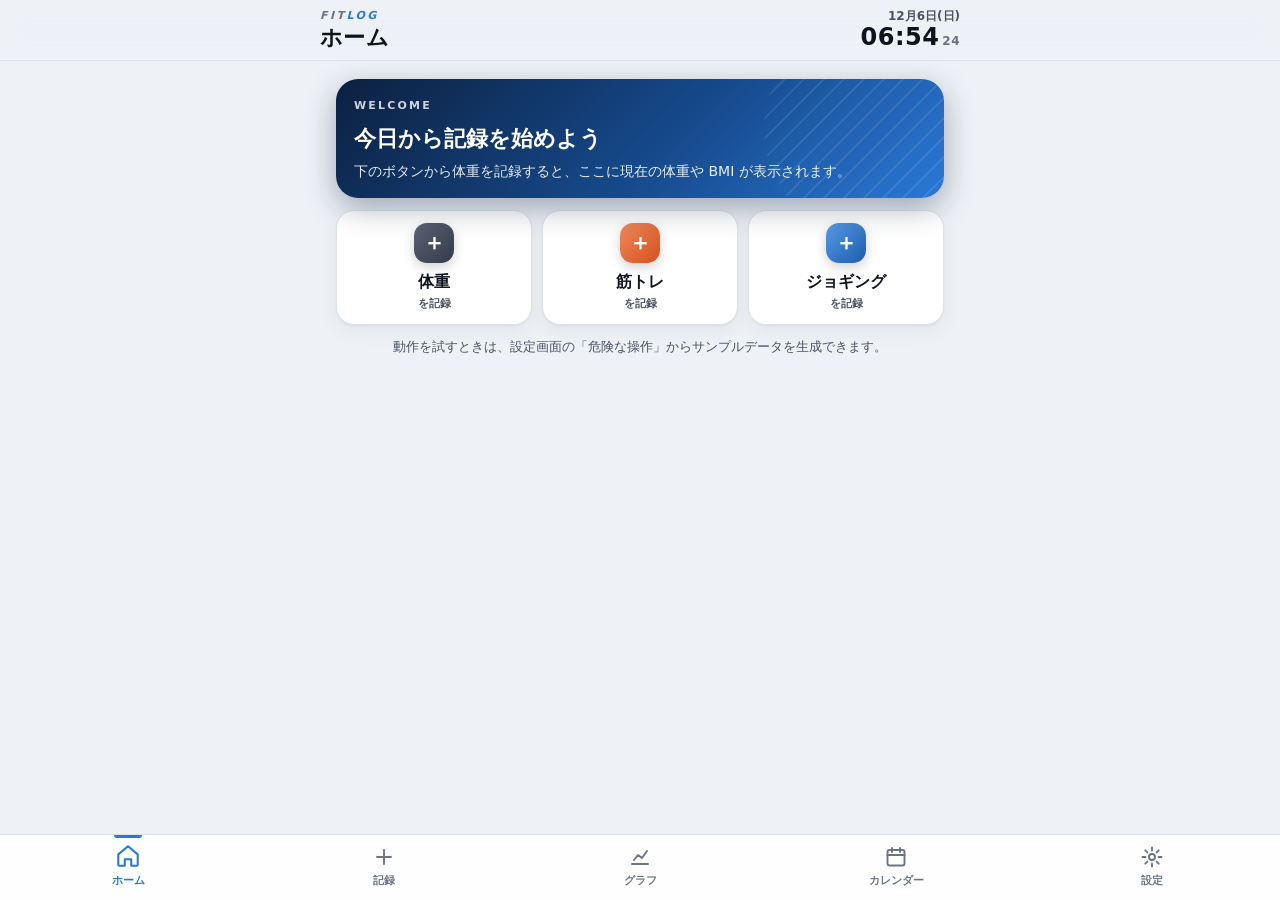
==== index.html @ 8fda3235 "段階②: 目標・自己ベストのお祝い表示と、画面デザインの刷新 - ホーム: 目標体重までの残り・進捗バー・目標達成日までの残り日数と   1 週間あたりの目安（体重の 1%/週 を超えると注意表示） " ====
<!doctype html>
<html lang="ja">
<head>
  <meta charset="utf-8">
  <meta name="viewport" content="width=device-width, initial-scale=1, viewport-fit=cover">
  <meta name="description" content="筋トレ・ジョギング・体重を記録して、推移をグラフで確認できるアプリ">
  <meta name="theme-color" content="#eef1f6" media="(prefers-color-scheme: light)">
  <meta name="theme-color" content="#0a0e15" media="(prefers-color-scheme: dark)">
  <title>fitlog 運動・体重記録</title>
  <link rel="stylesheet" href="./css/style.css">
</head>
<body>
  <header class="appbar">
    <div class="appbar-inner">
      <div class="appbar-left">
        <span class="brand" aria-hidden="true">FIT<b>LOG</b></span>
        <h1 id="title">ホーム</h1>
      </div>
      <div class="clock" aria-label="現在の日時">
        <span id="clock-date" class="clock-date"></span>
        <time id="clock-time" class="clock-time"></time>
      </div>
    </div>
  </header>

  <main id="view" class="view" tabindex="-1"></main>

  <nav class="tabbar" aria-label="画面切替">
    <button type="button" class="tab active" data-tab="home" aria-current="page">
      <svg viewBox="0 0 24 24" aria-hidden="true"><path d="M3 10.5 12 3l9 7.5V20a1 1 0 0 1-1 1h-5v-6H9v6H4a1 1 0 0 1-1-1z"/></svg>
      <span>ホーム</span>
    </button>
    <button type="button" class="tab" data-tab="records">
      <svg viewBox="0 0 24 24" aria-hidden="true"><path d="M12 5v14M5 12h14"/></svg>
      <span>記録</span>
    </button>
    <button type="button" class="tab" data-tab="charts">
      <svg viewBox="0 0 24 24" aria-hidden="true"><path d="M4 19h16M6 15l4-5 4 3 5-7"/></svg>
      <span>グラフ</span>
    </button>
    <button type="button" class="tab" data-tab="calendar">
      <svg viewBox="0 0 24 24" aria-hidden="true"><rect x="3.5" y="5" width="17" height="15.5" rx="2"/><path d="M3.5 10h17M8 3v4M16 3v4"/></svg>
      <span>カレンダー</span>
    </button>
    <button type="button" class="tab" data-tab="settings">
      <svg viewBox="0 0 24 24" aria-hidden="true"><circle cx="12" cy="12" r="3"/><path d="M12 2.5v3M12 18.5v3M2.5 12h3M18.5 12h3M5.3 5.3l2.1 2.1M16.6 16.6l2.1 2.1M5.3 18.7l2.1-2.1M16.6 7.4l2.1-2.1"/></svg>
      <span>設定</span>
    </button>
  </nav>

  <div id="toast" class="toast" role="status" aria-live="polite"></div>
  <dialog id="dialog" class="dialog"></dialog>

  <noscript><p class="noscript">このアプリを使うには JavaScript を有効にしてください。</p></noscript>

  <script src="./lib/chart.umd.min.js"></script>
  <script src="./lib/confetti.browser.js"></script>
  <script type="module" src="./js/app.js"></script>
</body>
</html>
---- css/style.css ----
/* fitlog スタイル（スマホ優先・ダークモード対応） */

:root {
  color-scheme: light;
  --bg: #eef1f6;
  --surface-1: #ffffff;
  --surface-2: #f2f4f8;
  --border: #dde2ea;
  --text-primary: #0e1320;
  --text-secondary: #4a5263;
  --text-muted: #6b7385;
  --grid: #e4e8ef;
  --accent: #2a78d6;
  --accent-strong: #1c5cab;
  --accent-ink: #ffffff;
  --accent-soft: #e1ecfb;
  --danger: #c93a39;
  --danger-soft: #fbe9e9;
  --warn-soft: #fdf3dc;
  --warn-ink: #6b4a00;
  --gold: #eda100;
  --series-1: #2a78d6; /* ジョギング・主系列 */
  --series-2: #eb6834; /* 筋トレ・副系列 */
  --hero-grad: linear-gradient(135deg, #0c2040 0%, #164a8c 55%, #2a78d6 100%);
  --btn-grad: linear-gradient(135deg, #2a78d6 0%, #1c5cab 100%);
  --shadow: 0 1px 2px rgb(14 19 32 / 0.05), 0 6px 20px rgb(14 19 32 / 0.06);
  --radius: 18px;
  --tabbar-h: 66px;
  --safe-bottom: env(safe-area-inset-bottom, 0px);
  --font: system-ui, -apple-system, "Hiragino Sans", "Hiragino Kaku Gothic ProN", "Noto Sans JP", "Yu Gothic UI", Meiryo, sans-serif;
  --font-num: "SF Pro Display", "Segoe UI Variable Display", "Segoe UI", "Roboto", system-ui, sans-serif;
}

@media (prefers-color-scheme: dark) {
  :root:not([data-theme="light"]) {
    color-scheme: dark;
    --bg: #0a0e15;
    --surface-1: #131a25;
    --surface-2: #1b2331;
    --border: #253043;
    --text-primary: #eef2f8;
    --text-secondary: #b4bdcc;
    --text-muted: #8a94a6;
    --grid: #232d3d;
    --accent: #3987e5;
    --accent-strong: #5598e7;
    --accent-ink: #ffffff;
    --accent-soft: #17304f;
    --danger: #e66767;
    --danger-soft: #361b1f;
    --warn-soft: #362c16;
    --warn-ink: #f2d9a0;
    --gold: #f0b429;
    --series-1: #3987e5;
    --series-2: #d95926;
    --hero-grad: linear-gradient(135deg, #0b1830 0%, #133d75 55%, #2a6fc4 100%);
    --btn-grad: linear-gradient(135deg, #3987e5 0%, #256abf 100%);
    --shadow: 0 0 0 1px rgb(255 255 255 / 0.02);
  }
}
:root[data-theme="dark"] {
  color-scheme: dark;
  --bg: #0a0e15;
  --surface-1: #131a25;
  --surface-2: #1b2331;
  --border: #253043;
  --text-primary: #eef2f8;
  --text-secondary: #b4bdcc;
  --text-muted: #8a94a6;
  --grid: #232d3d;
  --accent: #3987e5;
  --accent-strong: #5598e7;
  --accent-ink: #ffffff;
  --accent-soft: #17304f;
  --danger: #e66767;
  --danger-soft: #361b1f;
  --warn-soft: #362c16;
  --warn-ink: #f2d9a0;
  --gold: #f0b429;
  --series-1: #3987e5;
  --series-2: #d95926;
  --hero-grad: linear-gradient(135deg, #0b1830 0%, #133d75 55%, #2a6fc4 100%);
  --btn-grad: linear-gradient(135deg, #3987e5 0%, #256abf 100%);
  --shadow: 0 0 0 1px rgb(255 255 255 / 0.02);
}

* { box-sizing: border-box; }
html { -webkit-text-size-adjust: 100%; }
body {
  margin: 0;
  background: var(--bg);
  color: var(--text-primary);
  font-family: var(--font);
  font-size: 16px;
  line-height: 1.6;
  -webkit-tap-highlight-color: transparent;
}
button, input, select { font: inherit; color: inherit; }

/* ---------- 上部バー（ロゴ・画面名・日時） ---------- */

.appbar {
  position: sticky; top: 0; z-index: 10;
  padding: calc(env(safe-area-inset-top, 0px) + 10px) 16px 10px;
  background: color-mix(in srgb, var(--bg) 85%, transparent);
  backdrop-filter: saturate(160%) blur(14px);
  -webkit-backdrop-filter: saturate(160%) blur(14px);
  border-bottom: 1px solid var(--border);
}
.appbar-inner { display: flex; align-items: flex-end; justify-content: space-between; gap: 12px; max-width: 640px; margin: 0 auto; }
.appbar-left { display: grid; line-height: 1.15; }
.brand {
  font-family: var(--font-num); font-size: 11px; font-weight: 800; font-style: italic;
  letter-spacing: 0.22em; color: var(--text-muted);
}
.brand b { color: var(--accent); }
.appbar h1 { margin: 2px 0 0; font-size: 22px; font-weight: 800; letter-spacing: 0.02em; }
.clock { display: grid; justify-items: end; line-height: 1.1; }
.clock-date { font-size: 12px; font-weight: 600; color: var(--text-secondary); }
.clock-time {
  font-family: var(--font-num); font-size: 24px; font-weight: 800;
  font-variant-numeric: tabular-nums; letter-spacing: 0.02em;
}
.clock-time small { font-size: 12px; font-weight: 700; color: var(--text-muted); margin-left: 3px; }
.clock-time .colon { animation: blink 1s steps(1) infinite; }
@keyframes blink { 50% { opacity: 0.25; } }

.view {
  max-width: 640px;
  margin: 0 auto;
  padding: 14px 16px calc(var(--tabbar-h) + var(--safe-bottom) + 24px);
  outline: none;
}

/* ---------- 下部タブ ---------- */

.tabbar {
  position: fixed; left: 0; right: 0; bottom: 0; z-index: 20;
  display: grid; grid-template-columns: repeat(5, 1fr);
  height: calc(var(--tabbar-h) + var(--safe-bottom));
  padding-bottom: var(--safe-bottom);
  background: color-mix(in srgb, var(--surface-1) 92%, transparent);
  backdrop-filter: blur(14px);
  -webkit-backdrop-filter: blur(14px);
  border-top: 1px solid var(--border);
}
.tab {
  position: relative;
  display: flex; flex-direction: column; align-items: center; justify-content: center; gap: 3px;
  border: 0; background: none; padding: 6px 0;
  color: var(--text-muted); font-size: 11px; font-weight: 600; cursor: pointer;
}
.tab svg { width: 24px; height: 24px; fill: none; stroke: currentColor; stroke-width: 1.9; stroke-linecap: round; stroke-linejoin: round; transition: transform 0.15s; }
.tab.active { color: var(--accent); font-weight: 800; }
.tab.active svg { transform: translateY(-1px) scale(1.08); }
.tab.active::before {
  content: ""; position: absolute; top: 0; left: 50%; width: 28px; height: 3px;
  transform: translateX(-50%); border-radius: 0 0 3px 3px; background: var(--accent);
}

/* ---------- カード ---------- */

.card {
  background: var(--surface-1);
  border: 1px solid var(--border);
  border-radius: var(--radius);
  box-shadow: var(--shadow);
  padding: 16px;
  margin: 12px 0;
}
.card-compact { padding: 12px 16px; }
.card.editing { border-color: var(--accent); box-shadow: 0 0 0 3px var(--accent-soft); }
.card-title {
  margin: 0 0 10px; font-size: 15px; font-weight: 800; letter-spacing: 0.02em;
  display: flex; align-items: center; gap: 8px;
}
.card-title::before { content: ""; width: 4px; height: 16px; border-radius: 2px; background: var(--btn-grad); }
.card-note { margin: 4px 0; color: var(--text-secondary); font-size: 13px; }
.center { text-align: center; }
.empty { color: var(--text-muted); margin: 8px 0; }
.notice { padding: 10px 12px; border-radius: 12px; background: var(--surface-2); font-size: 14px; }
.notice-warn { background: var(--warn-soft); color: var(--warn-ink); }

/* ---------- ボタン ---------- */

.btn {
  display: inline-flex; align-items: center; justify-content: center;
  min-height: 48px; padding: 0 18px;
  border-radius: 14px; border: 1px solid var(--border);
  background: var(--surface-2); color: var(--text-primary);
  font-weight: 700; cursor: pointer;
  transition: transform 0.08s, filter 0.15s;
}
.btn:active { transform: scale(0.98); }
.btn-primary { background: var(--btn-grad); border-color: transparent; color: var(--accent-ink); box-shadow: 0 4px 14px rgb(42 120 214 / 0.3); }
.btn-primary:hover { filter: brightness(1.06); }
.btn-danger { background: var(--danger-soft); border-color: var(--danger); color: var(--danger); }
.btn-lg { min-height: 56px; font-size: 17px; flex: 1; letter-spacing: 0.04em; }
.btn-block { width: 100%; margin-top: 8px; }
.btn-grid { display: grid; gap: 8px; grid-template-columns: 1fr; margin-top: 8px; }
@media (min-width: 480px) { .btn-grid { grid-template-columns: 1fr 1fr; } }

:focus-visible { outline: 3px solid var(--accent); outline-offset: 2px; }

/* ---------- セグメント切替 ---------- */

.segmented {
  display: flex; gap: 4px; padding: 4px;
  background: var(--surface-2); border: 1px solid var(--border); border-radius: 14px;
  overflow-x: auto; scrollbar-width: none;
}
.seg {
  flex: 1 0 auto; min-height: 40px; padding: 0 12px;
  border: 0; border-radius: 10px; background: none;
  color: var(--text-secondary); font-size: 14px; font-weight: 700; cursor: pointer; white-space: nowrap;
}
.seg.active { background: var(--surface-1); color: var(--accent); box-shadow: 0 1px 4px rgb(0 0 0 / 0.15); }
.period-row { margin-top: 8px; }
.period-row .segmented { background: transparent; border: 0; padding: 0; }
.period-row .seg { border: 1px solid var(--border); min-height: 36px; background: var(--surface-1); }
.period-row .seg.active { border-color: transparent; background: var(--btn-grad); color: #fff; box-shadow: none; }

/* ---------- フォーム ---------- */

.form { display: grid; gap: 12px; }
.field { display: grid; gap: 4px; }
.field-label { font-size: 12px; font-weight: 700; color: var(--text-secondary); letter-spacing: 0.04em; }
.field-hint { font-size: 12px; color: var(--text-muted); }
input[type="text"], input[type="number"], input[type="date"], select {
  width: 100%; min-height: 52px; padding: 10px 14px;
  border: 1px solid var(--border); border-radius: 12px;
  background: var(--surface-2); font-size: 17px;
  -webkit-appearance: none; appearance: none;
  transition: border-color 0.15s, box-shadow 0.15s;
}
input[type="number"] { font-family: var(--font-num); font-weight: 700; font-variant-numeric: tabular-nums; }
input[type="date"] { display: block; }
select {
  background-image: linear-gradient(45deg, transparent 50%, var(--text-secondary) 50%), linear-gradient(135deg, var(--text-secondary) 50%, transparent 50%);
  background-position: calc(100% - 20px) 50%, calc(100% - 14px) 50%;
  background-size: 6px 6px; background-repeat: no-repeat; padding-right: 36px;
}
input:focus, select:focus { border-color: var(--accent); outline: none; box-shadow: 0 0 0 3px var(--accent-soft); background-color: var(--surface-1); }
.row-2 { display: grid; gap: 10px; grid-template-columns: 1fr 1fr; }
.row-3 { display: grid; gap: 8px; grid-template-columns: 1.3fr 1fr 1fr; }
.time-inputs { display: grid; grid-template-columns: 1fr auto 1fr auto; gap: 6px; align-items: center; }
.unit { color: var(--text-secondary); font-size: 14px; }
.live {
  display: block; font-size: 14px; color: var(--accent); font-weight: 700; min-height: 1.4em;
  padding: 8px 12px; border-radius: 10px; background: var(--accent-soft);
}
.form-actions { display: flex; gap: 8px; flex-wrap: wrap; margin-top: 4px; }
.inline-form { display: flex; gap: 8px; }
.inline-form input { flex: 1; }
.visually-hidden { position: absolute; width: 1px; height: 1px; overflow: hidden; clip: rect(0 0 0 0); white-space: nowrap; }

/* ---------- 記録一覧 ---------- */

.record-list { list-style: none; margin: 0; padding: 0; }
.record-list li + li { border-top: 1px solid var(--border); }
.record-item {
  display: grid; grid-template-columns: 76px 1fr; gap: 8px; align-items: start;
  width: 100%; padding: 12px 6px; border: 0; background: none; text-align: left; cursor: pointer; border-radius: 10px;
}
.record-item:hover { background: var(--surface-2); }
.record-item.active { background: var(--accent-soft); }
.record-date { color: var(--text-secondary); font-size: 14px; font-weight: 600; }
.record-main { display: grid; }
.record-main strong { font-size: 16px; font-family: var(--font-num); }
.record-sub { color: var(--text-secondary); font-size: 13px; }
.record-memo { color: var(--text-muted); font-size: 13px; }

/* ---------- ホーム: ヒーローカード ---------- */

.hero-card {
  position: relative; overflow: hidden;
  margin: 4px 0 12px; padding: 18px 18px 16px;
  border-radius: 22px; color: #fff;
  background: var(--hero-grad);
  box-shadow: 0 10px 30px rgb(12 32 64 / 0.35);
}
.hero-card::after {
  /* 斜めのライン装飾 */
  content: ""; position: absolute; right: -40px; top: -60px; width: 220px; height: 220px;
  background: repeating-linear-gradient(135deg, rgb(255 255 255 / 0.09) 0 2px, transparent 2px 14px);
  border-radius: 50%; pointer-events: none;
}
.hero-top { display: flex; justify-content: space-between; align-items: baseline; gap: 8px; }
.hero-eyebrow { margin: 0; font-family: var(--font-num); font-size: 11px; font-weight: 800; letter-spacing: 0.2em; opacity: 0.8; }
.hero-date { font-size: 12px; opacity: 0.85; }
.hero-headline { margin: 6px 0 4px; font-size: 22px; font-weight: 800; }
.hero-text { margin: 0; font-size: 14px; opacity: 0.9; }
.hero { display: flex; align-items: baseline; gap: 6px; margin: 2px 0 8px; }
.hero-value {
  font-family: var(--font-num); font-size: 64px; font-weight: 800; letter-spacing: -0.03em; line-height: 1;
  font-variant-numeric: tabular-nums; text-shadow: 0 2px 12px rgb(0 0 0 / 0.2);
}
.hero-unit { font-size: 20px; font-weight: 700; opacity: 0.85; }
.hero-stats { display: grid; grid-template-columns: repeat(auto-fit, minmax(90px, 1fr)); gap: 8px; position: relative; z-index: 1; }
.hero-stat {
  display: grid; padding: 8px 10px; border-radius: 12px;
  background: rgb(255 255 255 / 0.12); border: 1px solid rgb(255 255 255 / 0.15);
  backdrop-filter: blur(4px);
}
.hero-stat-label { font-size: 11px; opacity: 0.8; font-weight: 600; }
.hero-stat-value { font-family: var(--font-num); font-size: 20px; font-weight: 800; font-variant-numeric: tabular-nums; }
.hero-stat-sub { font-size: 11px; opacity: 0.75; }

/* ---------- ホーム: 入力ボタン ---------- */

.quick-add { display: grid; grid-template-columns: repeat(3, 1fr); gap: 10px; margin: 12px 0; }
.quick-btn {
  display: flex; flex-direction: column; align-items: center; justify-content: center; gap: 0;
  min-height: 104px; padding: 12px 4px;
  border: 1px solid var(--border); border-radius: var(--radius);
  background: var(--surface-1); box-shadow: var(--shadow);
  font-weight: 800; font-size: 16px; cursor: pointer;
  transition: transform 0.1s;
}
.quick-btn:active { transform: scale(0.97); }
.quick-btn small { font-size: 11px; color: var(--text-secondary); font-weight: 600; }
.quick-plus {
  display: grid; place-items: center; width: 40px; height: 40px; margin-bottom: 6px;
  border-radius: 13px; color: #fff; font-size: 22px; font-weight: 700; line-height: 1;
  box-shadow: 0 4px 12px rgb(0 0 0 / 0.18);
}
.quick-weight .quick-plus { background: linear-gradient(135deg, #5b6476, #343a48); }
.quick-strength .quick-plus { background: linear-gradient(135deg, #f08a5d, #d4511c); }
.quick-jog .quick-plus { background: linear-gradient(135deg, #5a9ce8, #1c5cab); }

/* ---------- ホーム: 統計・進捗・今週 ---------- */

.stats { display: grid; grid-template-columns: 1fr 1fr; gap: 10px; margin-top: 4px; }
.stat { display: grid; padding: 10px 12px; border-radius: 12px; background: var(--surface-2); }
.stat-label { font-size: 12px; color: var(--text-secondary); font-weight: 600; }
.stat-value { font-family: var(--font-num); font-size: 22px; font-weight: 800; font-variant-numeric: tabular-nums; }
.stat-sub { font-size: 12px; color: var(--text-muted); }
.progress { height: 10px; margin-top: 14px; border-radius: 99px; background: var(--surface-2); overflow: hidden; }
.progress-bar { height: 100%; border-radius: 99px; background: var(--btn-grad); transition: width 0.6s ease; }

.week-head { display: flex; align-items: baseline; justify-content: space-between; gap: 8px; }
.week-count { font-family: var(--font-num); font-size: 18px; color: var(--text-secondary); font-weight: 700; }
.week-count strong { font-size: 40px; color: var(--text-primary); font-weight: 800; line-height: 1; }
.badge {
  display: inline-block; padding: 4px 10px; border-radius: 99px;
  background: linear-gradient(135deg, #f6c548, #eda100); color: #3a2a00; font-size: 12px; font-weight: 800;
}
.week-dots { list-style: none; margin: 12px 0 4px; padding: 0; display: grid; grid-template-columns: repeat(7, 1fr); gap: 6px; }
.week-day { display: grid; justify-items: center; gap: 4px; padding: 6px 0; border-radius: 10px; }
.week-day.today { background: var(--accent-soft); }
.week-day .wd { font-size: 12px; color: var(--text-secondary); font-weight: 700; }
.marks { display: flex; gap: 3px; min-height: 12px; }
.mark { display: block; width: 12px; height: 12px; border-radius: 50%; }
.mark-strength { background: var(--series-2); }
.mark-jog { background: var(--series-1); }
.mark-none { background: transparent; border: 2px solid var(--border); }
.streak { margin: 8px 0 0; font-size: 14px; color: var(--text-secondary); }
.streak strong { font-family: var(--font-num); font-size: 18px; color: var(--text-primary); }

/* ---------- グラフ ---------- */

.chart-box { position: relative; height: 260px; margin-top: 8px; }
.table-view { margin-top: 10px; font-size: 14px; }
.table-view summary { cursor: pointer; color: var(--accent); font-weight: 700; padding: 6px 0; }
.table-scroll { max-height: 280px; overflow: auto; }
table { width: 100%; border-collapse: collapse; font-variant-numeric: tabular-nums; }
th, td { padding: 6px 8px; text-align: right; border-bottom: 1px solid var(--border); white-space: nowrap; }
th:first-child, td:first-child { text-align: left; }
th { color: var(--text-secondary); font-weight: 700; position: sticky; top: 0; background: var(--surface-1); }

/* ---------- 自己ベスト一覧 ---------- */

.best-group + .best-group { margin-top: 12px; padding-top: 12px; border-top: 1px dashed var(--border); }
.best-name { margin: 0 0 6px; font-size: 15px; font-weight: 800; }
.best-row { display: grid; grid-template-columns: 6.5em auto 1fr; align-items: baseline; gap: 10px; padding: 4px 0; }
.best-label { font-size: 13px; color: var(--text-secondary); font-weight: 600; }
.best-value { font-family: var(--font-num); font-size: 20px; font-weight: 800; font-variant-numeric: tabular-nums; }
.best-sub { font-size: 12px; color: var(--text-muted); text-align: right; }

/* ---------- 設定 ---------- */

.chip-list { list-style: none; margin: 0 0 12px; padding: 0; display: flex; flex-wrap: wrap; gap: 8px; }
.chip { display: inline-flex; align-items: center; gap: 4px; padding: 4px 4px 4px 12px; border-radius: 999px; background: var(--surface-2); border: 1px solid var(--border); font-weight: 600; }
.chip-del { width: 32px; height: 32px; border: 0; border-radius: 50%; background: none; color: var(--text-muted); font-size: 18px; cursor: pointer; }
.danger-zone summary { cursor: pointer; font-weight: 800; color: var(--danger); padding: 4px 0; }
.danger-zone[open] { border-color: var(--danger); }

/* ---------- お祝い表示 ---------- */

.celebrate {
  position: fixed; inset: 0; z-index: 150;
  display: grid; place-items: center; padding: 24px;
  background: rgb(5 10 20 / 0.55);
  opacity: 0; transition: opacity 0.25s;
}
.celebrate.show { opacity: 1; }
.celebrate-card {
  width: min(380px, 100%); padding: 24px 20px 18px; text-align: center;
  border-radius: 24px; background: var(--surface-1); border: 1px solid var(--border);
  box-shadow: 0 20px 60px rgb(0 0 0 / 0.35);
  transform: scale(0.9); transition: transform 0.3s cubic-bezier(.2, 1.4, .4, 1);
}
.celebrate.show .celebrate-card { transform: scale(1); }
.celebrate-goal .celebrate-card { background: linear-gradient(160deg, #fff7df 0%, var(--surface-1) 55%); border-color: var(--gold); }
:root[data-theme="dark"] .celebrate-goal .celebrate-card { background: linear-gradient(160deg, #3a2d0c 0%, var(--surface-1) 55%); }
@media (prefers-color-scheme: dark) {
  :root:not([data-theme="light"]) .celebrate-goal .celebrate-card { background: linear-gradient(160deg, #3a2d0c 0%, var(--surface-1) 55%); }
}
.celebrate-icon { font-size: 52px; line-height: 1; }
.celebrate-title { margin: 8px 0 10px; font-size: 24px; font-weight: 800; }
.celebrate-list { list-style: none; margin: 0 0 8px; padding: 0; display: grid; gap: 6px; }
.celebrate-list li { padding: 10px 12px; border-radius: 12px; background: var(--surface-2); font-weight: 700; font-size: 15px; }
.celebrate-list .msg-goal { background: linear-gradient(135deg, #f6c548, #eda100); color: #3a2a00; }
.celebrate-list .msg-first { color: var(--text-secondary); }

/* ---------- トースト・ダイアログ ---------- */

.toast {
  position: fixed; left: 50%; bottom: calc(var(--tabbar-h) + var(--safe-bottom) + 16px); z-index: 50;
  transform: translate(-50%, 20px); opacity: 0; pointer-events: none;
  max-width: calc(100% - 32px); padding: 12px 18px; border-radius: 14px;
  background: var(--text-primary); color: var(--bg); font-size: 15px; font-weight: 700;
  box-shadow: 0 8px 24px rgb(0 0 0 / 0.25);
  transition: opacity 0.2s, transform 0.2s;
}
.toast.show { opacity: 1; transform: translate(-50%, 0); }

.dialog {
  width: min(420px, calc(100% - 32px)); padding: 0;
  border: 1px solid var(--border); border-radius: 20px;
  background: var(--surface-1); color: var(--text-primary);
  box-shadow: 0 20px 60px rgb(0 0 0 / 0.35);
}
.dialog::backdrop { background: rgb(5 10 20 / 0.5); }
.dialog-body { padding: 20px; }
.dialog-title { margin: 0 0 8px; font-size: 18px; font-weight: 800; }
.dialog-body p { margin: 4px 0; }
.dialog-actions { display: flex; gap: 8px; justify-content: flex-end; margin-top: 16px; }
.dialog-actions .btn { flex: 1; }

.noscript { padding: 16px; text-align: center; }

@media (prefers-reduced-motion: reduce) {
  * { transition: none !important; animation: none !important; }
}
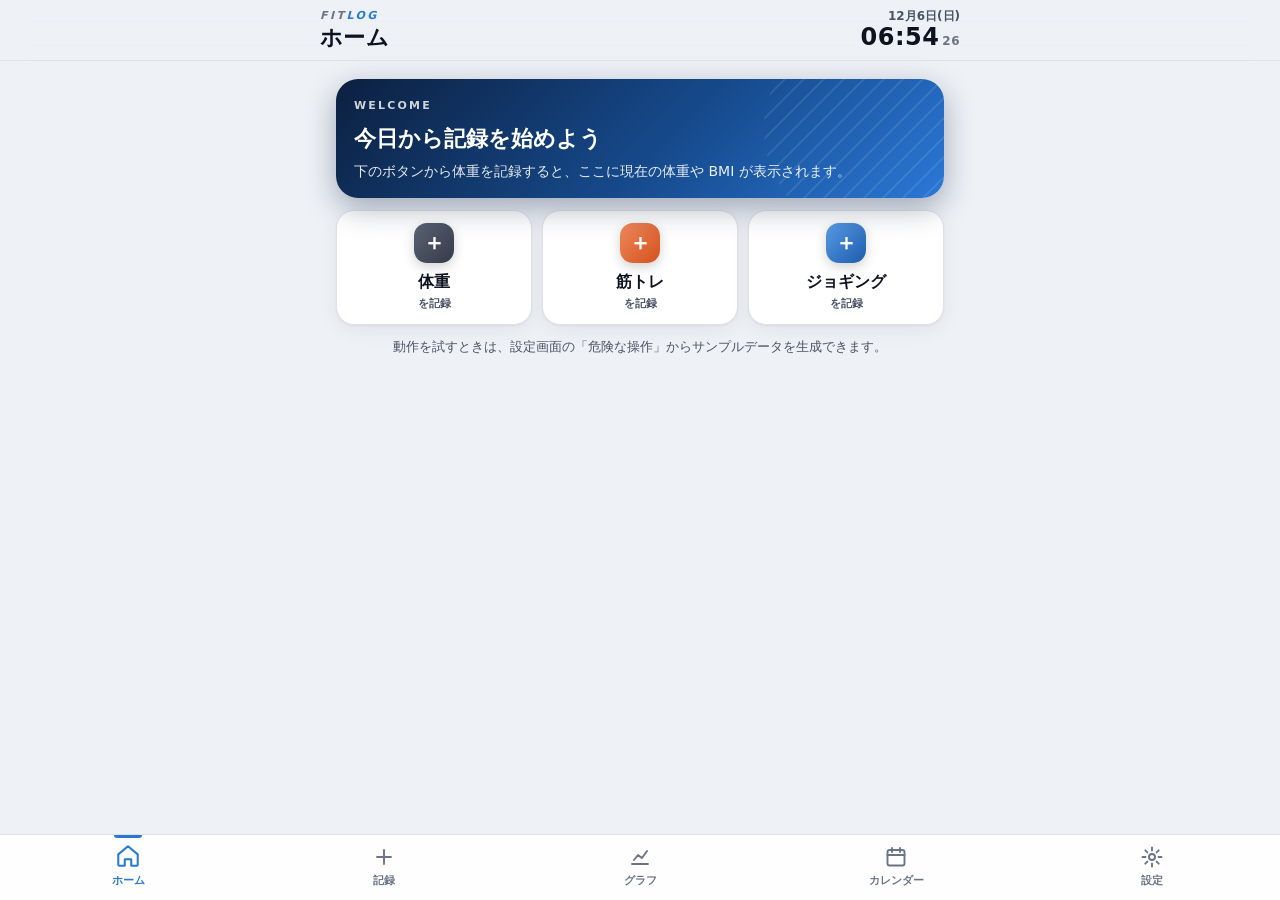
==== commit 6f868a76: "段階④: PWA 化（ホーム画面への追加・オフライン動作・更新通知） - manifest.json（アプリ名・テーマカラー・アイコン、start_url / scope は ./） - アイコン 1" ====
--- a/index.html
+++ b/index.html
@@ -7,6 +7,13 @@
   <meta name="theme-color" content="#eef1f6" media="(prefers-color-scheme: light)">
   <meta name="theme-color" content="#0a0e15" media="(prefers-color-scheme: dark)">
   <title>fitlog 運動・体重記録</title>
+  <link rel="manifest" href="./manifest.json">
+  <link rel="icon" type="image/png" sizes="192x192" href="./icons/icon-192.png">
+  <link rel="apple-touch-icon" href="./icons/apple-touch-icon.png">
+  <meta name="mobile-web-app-capable" content="yes">
+  <meta name="apple-mobile-web-app-capable" content="yes">
+  <meta name="apple-mobile-web-app-title" content="fitlog">
+  <meta name="apple-mobile-web-app-status-bar-style" content="default">
   <link rel="stylesheet" href="./css/style.css">
 </head>
 <body>
@@ -53,6 +60,7 @@
 
   <noscript><p class="noscript">このアプリを使うには JavaScript を有効にしてください。</p></noscript>
 
+  <script src="./js/version.js"></script>
   <script src="./lib/chart.umd.min.js"></script>
   <script src="./lib/confetti.browser.js"></script>
   <script type="module" src="./js/app.js"></script>
--- a/css/style.css
+++ b/css/style.css
@@ -377,6 +377,85 @@
 .best-value { font-family: var(--font-num); font-size: 20px; font-weight: 800; font-variant-numeric: tabular-nums; }
 .best-sub { font-size: 12px; color: var(--text-muted); text-align: right; }
 
+/* ---------- カレンダー ---------- */
+
+.streak-card {
+  display: grid; grid-template-columns: auto 1fr auto; align-items: center; gap: 12px;
+  margin: 4px 0 12px; padding: 14px 18px; border-radius: 22px; color: #fff;
+  background: linear-gradient(135deg, #3a1606 0%, #a23a10 50%, #eb6834 100%);
+  box-shadow: 0 10px 30px rgb(120 40 10 / 0.3);
+}
+.streak-flame { font-size: 40px; line-height: 1; filter: drop-shadow(0 2px 6px rgb(0 0 0 / 0.3)); }
+.streak-label { margin: 0; font-size: 12px; font-weight: 700; opacity: 0.85; letter-spacing: 0.08em; }
+.streak-value { margin: 0; font-size: 16px; font-weight: 700; line-height: 1.1; }
+.streak-value strong { font-family: var(--font-num); font-size: 40px; font-weight: 800; }
+.streak-goal { margin: 0; font-size: 12px; font-weight: 700; padding: 4px 10px; border-radius: 99px; background: rgb(255 255 255 / 0.16); }
+
+.cal-head { display: grid; grid-template-columns: 48px 1fr 48px; align-items: center; }
+.cal-title { margin: 0; text-align: center; font-family: var(--font-num); font-size: 20px; font-weight: 800; }
+.cal-nav {
+  width: 44px; height: 44px; border-radius: 12px; border: 1px solid var(--border);
+  background: var(--surface-2); font-size: 26px; line-height: 1; cursor: pointer;
+}
+.cal-today {
+  display: block; margin: 6px auto 0; padding: 4px 12px; border: 0; border-radius: 99px;
+  background: var(--accent-soft); color: var(--accent); font-size: 13px; font-weight: 700; cursor: pointer;
+}
+.cal-summary {
+  display: flex; flex-wrap: wrap; justify-content: center; gap: 4px 14px;
+  margin: 10px 0 8px; font-size: 13px; color: var(--text-secondary);
+}
+.cal-summary strong { font-family: var(--font-num); font-size: 16px; color: var(--text-primary); }
+.cal-summary .mark, .cal-legend .mark { display: inline-block; width: 10px; height: 10px; vertical-align: middle; }
+
+.cal-grid { display: grid; gap: 4px; }
+.cal-row {
+  display: grid; grid-template-columns: repeat(7, 1fr) 40px; gap: 3px;
+  padding: 3px; border-radius: 12px; border: 1px solid transparent;
+}
+.cal-row.achieved { background: color-mix(in srgb, var(--gold) 12%, transparent); border-color: color-mix(in srgb, var(--gold) 45%, transparent); }
+.cal-weekdays { padding-top: 0; padding-bottom: 0; }
+.cal-wd { text-align: center; font-size: 12px; font-weight: 700; color: var(--text-secondary); }
+.cal-wd.sat, .cal-day.sat .cal-num { color: var(--series-1); }
+.cal-wd.sun, .cal-day.sun .cal-num { color: var(--danger); }
+.cal-day {
+  display: grid; justify-items: center; align-content: start; gap: 3px;
+  min-height: 52px; padding: 6px 0 4px; border: 2px solid transparent; border-radius: 10px;
+  background: var(--surface-2); cursor: pointer;
+}
+.cal-day.other { opacity: 0.4; }
+.cal-day.future { opacity: 0.55; }
+.cal-day.today { background: var(--accent-soft); }
+.cal-day.today .cal-num { color: var(--accent); font-weight: 800; }
+.cal-day.selected { border-color: var(--accent); }
+.cal-num { font-family: var(--font-num); font-size: 15px; font-weight: 600; line-height: 1.1; }
+.cal-day .marks { min-height: 10px; }
+.cal-day .mark { width: 10px; height: 10px; }
+.cal-wk { display: grid; place-items: center; font-size: 11px; }
+.cal-weekdays .cal-wk { font-size: 11px; }
+.wk-count { font-family: var(--font-num); font-size: 15px; font-weight: 700; color: var(--text-muted); }
+.wk-badge {
+  display: grid; place-items: center; width: 30px; height: 30px; border-radius: 50%;
+  background: linear-gradient(135deg, #f6c548, #eda100); color: #3a2a00;
+  font-family: var(--font-num); font-size: 15px; font-weight: 800;
+  box-shadow: 0 2px 8px rgb(237 161 0 / 0.4);
+}
+.wk-badge.small { display: inline-grid; width: 18px; height: 18px; font-size: 10px; vertical-align: middle; box-shadow: none; }
+.cal-legend { display: flex; flex-wrap: wrap; gap: 4px 14px; justify-content: center; margin: 10px 0 0; font-size: 12px; color: var(--text-secondary); }
+
+.day-list { list-style: none; margin: 0; padding: 0; display: grid; gap: 6px; }
+.day-item {
+  display: grid; width: 100%; padding: 10px 12px; text-align: left; cursor: pointer;
+  border: 1px solid var(--border); border-left-width: 5px; border-radius: 12px; background: var(--surface-2);
+}
+.day-weight { border-left-color: var(--text-secondary); }
+.day-strength { border-left-color: var(--series-2); }
+.day-jog { border-left-color: var(--series-1); }
+.day-kind { font-weight: 800; }
+.day-detail { font-size: 14px; color: var(--text-secondary); font-variant-numeric: tabular-nums; }
+.day-add { display: flex; flex-wrap: wrap; align-items: center; gap: 6px; margin-top: 12px; }
+.btn-sm { min-height: 38px; padding: 0 12px; font-size: 14px; border-radius: 10px; }
+
 /* ---------- 設定 ---------- */
 
 .chip-list { list-style: none; margin: 0 0 12px; padding: 0; display: flex; flex-wrap: wrap; gap: 8px; }
@@ -412,6 +491,19 @@
 .celebrate-list li { padding: 10px 12px; border-radius: 12px; background: var(--surface-2); font-weight: 700; font-size: 15px; }
 .celebrate-list .msg-goal { background: linear-gradient(135deg, #f6c548, #eda100); color: #3a2a00; }
 .celebrate-list .msg-first { color: var(--text-secondary); }
+
+/* ---------- 更新バナー ---------- */
+
+.update-banner {
+  position: fixed; left: 50%; top: calc(env(safe-area-inset-top, 0px) + 12px); z-index: 120;
+  transform: translateX(-50%);
+  display: flex; align-items: center; gap: 10px;
+  width: min(420px, calc(100% - 24px)); padding: 10px 10px 10px 16px;
+  border-radius: 16px; background: var(--surface-1); border: 1px solid var(--accent);
+  box-shadow: 0 10px 30px rgb(0 0 0 / 0.25); font-weight: 800;
+}
+.update-banner span { flex: 1; }
+.update-close { width: 36px; height: 36px; border: 0; border-radius: 50%; background: none; color: var(--text-muted); font-size: 20px; cursor: pointer; }
 
 /* ---------- トースト・ダイアログ ---------- */
 
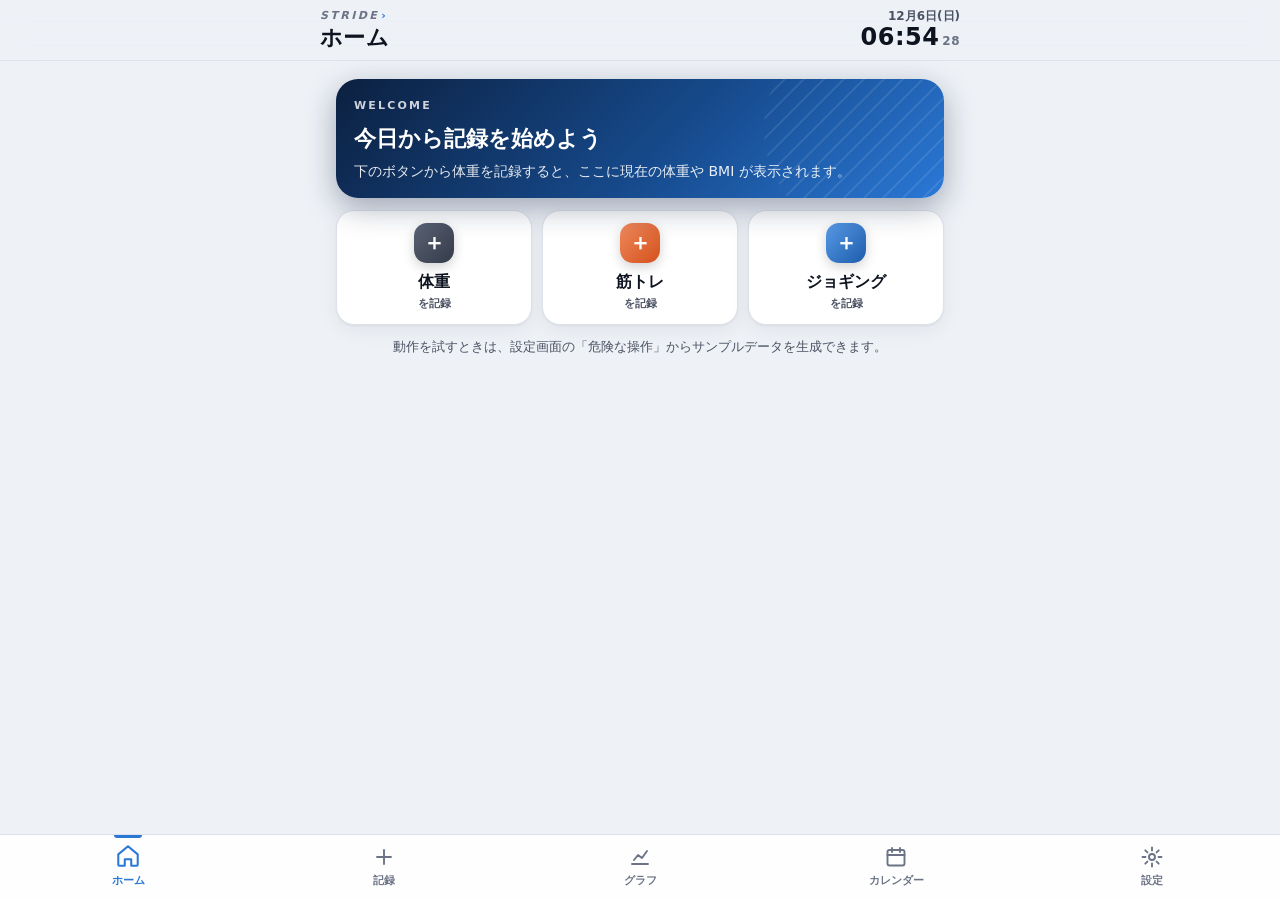
==== commit cf306859: "v1.2.0: アプリ名を fitlog から STRIDE に変更 - アプリ名・ホーム画面の名前・ロゴ・manifest・README を STRIDE に変更 - エクスポートのファイル名を s" ====
--- a/index.html
+++ b/index.html
@@ -3,16 +3,16 @@
 <head>
   <meta charset="utf-8">
   <meta name="viewport" content="width=device-width, initial-scale=1, viewport-fit=cover">
-  <meta name="description" content="筋トレ・ジョギング・体重を記録して、推移をグラフで確認できるアプリ">
+  <meta name="description" content="筋トレ・ジョギング・体重・タスクを記録して、毎日の前進を確認できるアプリ">
   <meta name="theme-color" content="#eef1f6" media="(prefers-color-scheme: light)">
   <meta name="theme-color" content="#0a0e15" media="(prefers-color-scheme: dark)">
-  <title>fitlog 運動・体重記録</title>
+  <title>STRIDE 運動・体重・タスク管理</title>
   <link rel="manifest" href="./manifest.json">
   <link rel="icon" type="image/png" sizes="192x192" href="./icons/icon-192.png">
   <link rel="apple-touch-icon" href="./icons/apple-touch-icon.png">
   <meta name="mobile-web-app-capable" content="yes">
   <meta name="apple-mobile-web-app-capable" content="yes">
-  <meta name="apple-mobile-web-app-title" content="fitlog">
+  <meta name="apple-mobile-web-app-title" content="STRIDE">
   <meta name="apple-mobile-web-app-status-bar-style" content="default">
   <link rel="stylesheet" href="./css/style.css">
 </head>
@@ -20,7 +20,7 @@
   <header class="appbar">
     <div class="appbar-inner">
       <div class="appbar-left">
-        <span class="brand" aria-hidden="true">FIT<b>LOG</b></span>
+        <span class="brand" aria-hidden="true">STRIDE<b>›</b></span>
         <h1 id="title">ホーム</h1>
       </div>
       <div class="clock" aria-label="現在の日時">
--- a/css/style.css
+++ b/css/style.css
@@ -1,4 +1,4 @@
-/* fitlog スタイル（スマホ優先・ダークモード対応） */
+/* STRIDE スタイル（スマホ優先・ダークモード対応） */
 
 :root {
   color-scheme: light;
@@ -113,7 +113,7 @@
   font-family: var(--font-num); font-size: 11px; font-weight: 800; font-style: italic;
   letter-spacing: 0.22em; color: var(--text-muted);
 }
-.brand b { color: var(--accent); }
+.brand b { color: var(--accent); font-style: normal; margin-left: 2px; }
 .appbar h1 { margin: 2px 0 0; font-size: 22px; font-weight: 800; letter-spacing: 0.02em; }
 .clock { display: grid; justify-items: end; line-height: 1.1; }
 .clock-date { font-size: 12px; font-weight: 600; color: var(--text-secondary); }
@@ -451,10 +451,25 @@
 .day-weight { border-left-color: var(--text-secondary); }
 .day-strength { border-left-color: var(--series-2); }
 .day-jog { border-left-color: var(--series-1); }
+.day-daily { border-left-color: var(--gold); }
 .day-kind { font-weight: 800; }
 .day-detail { font-size: 14px; color: var(--text-secondary); font-variant-numeric: tabular-nums; }
 .day-add { display: flex; flex-wrap: wrap; align-items: center; gap: 6px; margin-top: 12px; }
 .btn-sm { min-height: 38px; padding: 0 12px; font-size: 14px; border-radius: 10px; }
+
+/* ---------- カロリー・歩数 ---------- */
+
+.level-help { margin: -4px 0 0; padding-left: 1.2em; font-size: 12px; color: var(--text-muted); }
+.meter { margin-top: 12px; }
+.meter-head { display: flex; justify-content: space-between; align-items: baseline; gap: 8px; font-size: 13px; color: var(--text-secondary); font-weight: 600; }
+.meter-head strong { font-family: var(--font-num); font-size: 20px; color: var(--text-primary); font-weight: 800; }
+.meter-track { position: relative; height: 12px; margin-top: 6px; border-radius: 99px; background: var(--surface-2); overflow: hidden; }
+.meter-fill { height: 100%; border-radius: 99px; background: var(--btn-grad); transition: width 0.6s ease; }
+.meter-fill.kcal { background: linear-gradient(135deg, #f08a5d, #d4511c); }
+.meter-fill.over { background: linear-gradient(135deg, #e66767, #c93a39); }
+.meter-fill.done { background: linear-gradient(135deg, #f6c548, #eda100); }
+.meter-sub { margin: 4px 0 0; font-size: 12px; color: var(--text-muted); }
+.stats-3 { grid-template-columns: repeat(3, 1fr); }
 
 /* ---------- 設定 ---------- */
 
@@ -532,6 +547,54 @@
 
 .noscript { padding: 16px; text-align: center; }
 
+/* ---------- 狭い画面（iPhone など）でのはみ出し対策 ---------- */
+
+/* グリッド・フレックスの子要素が中身の幅で押し広げられないようにする */
+.row-2 > *, .row-3 > *, .stats > *, .hero-stats > *, .time-inputs > *, .inline-form > *,
+.field, .cal-row > *, .best-row > *, .week-dots > *, .quick-add > * { min-width: 0; }
+input, select { min-width: 0; max-width: 100%; }
+/* iPhone の日付入力は既定で幅が広く、列からはみ出しやすい */
+input[type="date"] { min-width: 0; text-align: left; }
+input[type="date"]::-webkit-date-and-time-value { text-align: left; }
+/* 長い文字列は必要なところで折り返す */
+.stat-value, .stat-sub, .hero-stat-value, .hero-stat-sub, .best-sub, .best-value,
+.record-main, .record-sub, .record-memo, .day-detail, .card-note, .notice, .chip span,
+.celebrate-list li, .live { overflow-wrap: anywhere; }
+
+@media (max-width: 400px) {
+  .appbar { padding-left: 12px; padding-right: 12px; }
+  .appbar h1 { font-size: 19px; }
+  .clock-time { font-size: 20px; }
+  .view { padding-left: 12px; padding-right: 12px; }
+  .card { padding: 14px 12px; }
+  .hero-card { padding: 16px 14px 14px; }
+  .hero-value { font-size: 54px; }
+  .hero-stats { gap: 6px; }
+  .hero-stat { padding: 6px 8px; }
+  .hero-stat-value { font-size: 17px; }
+  .stats { gap: 8px; }
+  .stat { padding: 8px 10px; }
+  .stat-value { font-size: 18px; }
+  .quick-btn { min-height: 92px; font-size: 15px; }
+  .row-3 { gap: 6px; }
+  input[type="text"], input[type="number"], input[type="date"], select { padding-left: 10px; padding-right: 10px; }
+  select { padding-right: 30px; }
+  .record-item { grid-template-columns: 62px 1fr; }
+  .record-date { font-size: 13px; }
+  /* タブが多いときは 2 段に折り返す（横スクロールで隠れないように） */
+  .segmented { flex-wrap: wrap; gap: 3px; padding: 3px; }
+  .seg { flex: 1 1 auto; padding: 0 8px; font-size: 13px; min-height: 36px; }
+  .best-row { grid-template-columns: 5.5em 1fr; row-gap: 0; }
+  .best-sub { grid-column: 2; text-align: left; }
+  .cal-row { grid-template-columns: repeat(7, 1fr) 32px; gap: 2px; padding: 2px; }
+  .cal-day { min-height: 46px; }
+  .cal-num { font-size: 14px; }
+  .wk-badge { width: 26px; height: 26px; font-size: 13px; }
+  .streak-card { padding: 12px 14px; gap: 10px; }
+  .streak-value strong { font-size: 34px; }
+  .week-count strong { font-size: 34px; }
+}
+
 @media (prefers-reduced-motion: reduce) {
   * { transition: none !important; animation: none !important; }
 }
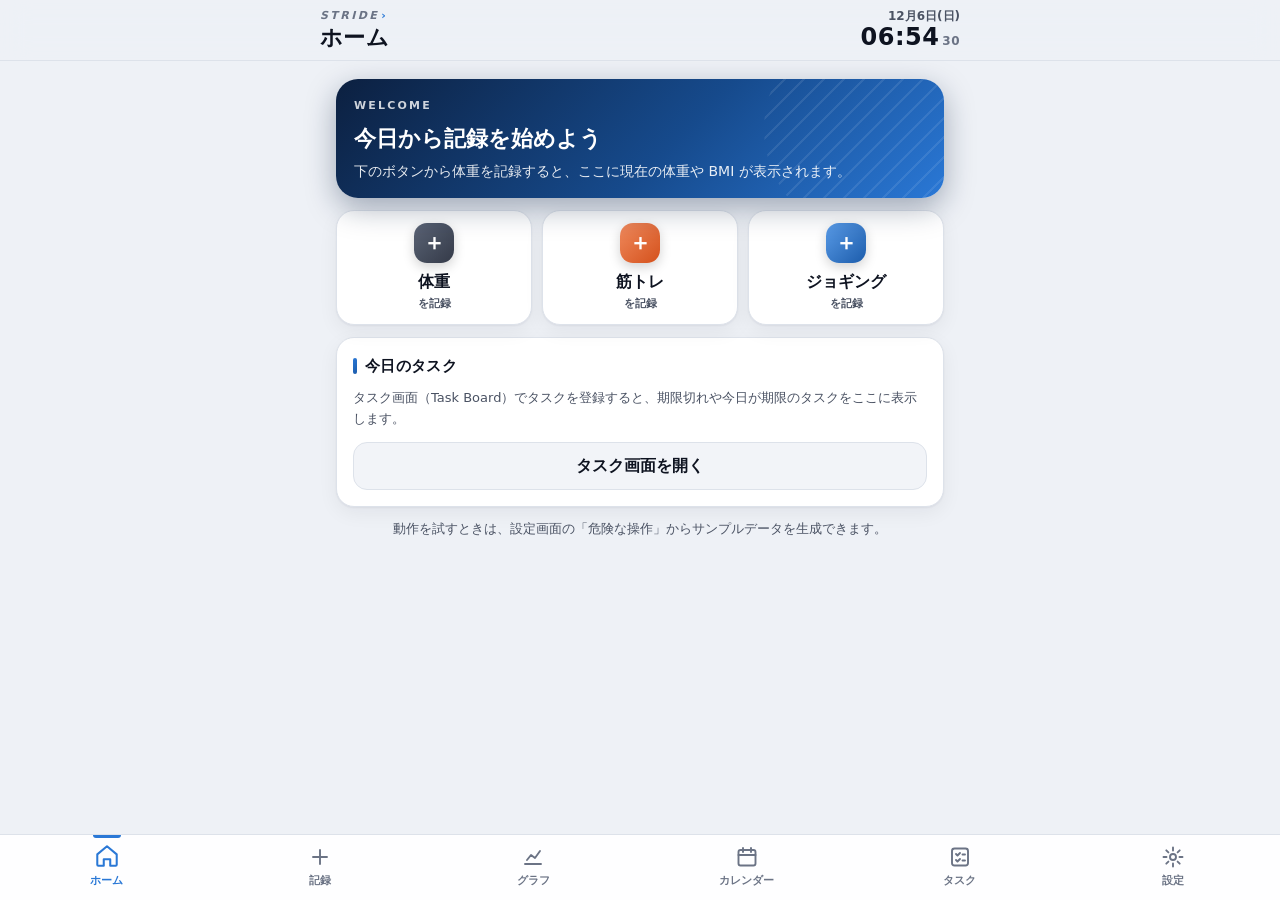
==== commit b8bc6aca: "v1.3.0: Task Board を STRIDE に統合（タスクタブ・今日のタスク・オフライン対応） - 下部タブに「タスク」を追加し、tasks/（Task Board）を開けるようにした（6" ====
--- a/index.html
+++ b/index.html
@@ -49,6 +49,10 @@
       <svg viewBox="0 0 24 24" aria-hidden="true"><rect x="3.5" y="5" width="17" height="15.5" rx="2"/><path d="M3.5 10h17M8 3v4M16 3v4"/></svg>
       <span>カレンダー</span>
     </button>
+    <a class="tab" href="./tasks/">
+      <svg viewBox="0 0 24 24" aria-hidden="true"><rect x="4" y="3.5" width="16" height="17" rx="2.5"/><path d="m8 9 1.5 1.5L12 8M8 15l1.5 1.5L12 14M14.5 9.5H17M14.5 15.5H17"/></svg>
+      <span>タスク</span>
+    </a>
     <button type="button" class="tab" data-tab="settings">
       <svg viewBox="0 0 24 24" aria-hidden="true"><circle cx="12" cy="12" r="3"/><path d="M12 2.5v3M12 18.5v3M2.5 12h3M18.5 12h3M5.3 5.3l2.1 2.1M16.6 16.6l2.1 2.1M5.3 18.7l2.1-2.1M16.6 7.4l2.1-2.1"/></svg>
       <span>設定</span>
--- a/css/style.css
+++ b/css/style.css
@@ -136,7 +136,7 @@
 
 .tabbar {
   position: fixed; left: 0; right: 0; bottom: 0; z-index: 20;
-  display: grid; grid-template-columns: repeat(5, 1fr);
+  display: grid; grid-template-columns: repeat(6, 1fr);
   height: calc(var(--tabbar-h) + var(--safe-bottom));
   padding-bottom: var(--safe-bottom);
   background: color-mix(in srgb, var(--surface-1) 92%, transparent);
@@ -148,7 +148,7 @@
   position: relative;
   display: flex; flex-direction: column; align-items: center; justify-content: center; gap: 3px;
   border: 0; background: none; padding: 6px 0;
-  color: var(--text-muted); font-size: 11px; font-weight: 600; cursor: pointer;
+  color: var(--text-muted); font-size: 11px; font-weight: 600; cursor: pointer; text-decoration: none; white-space: nowrap;
 }
 .tab svg { width: 24px; height: 24px; fill: none; stroke: currentColor; stroke-width: 1.9; stroke-linecap: round; stroke-linejoin: round; transition: transform 0.15s; }
 .tab.active { color: var(--accent); font-weight: 800; }
@@ -470,6 +470,23 @@
 .meter-fill.done { background: linear-gradient(135deg, #f6c548, #eda100); }
 .meter-sub { margin: 4px 0 0; font-size: 12px; color: var(--text-muted); }
 .stats-3 { grid-template-columns: repeat(3, 1fr); }
+
+/* ---------- 今日のタスク ---------- */
+
+.stat-alert { background: var(--danger-soft); }
+.stat-alert .stat-value { color: var(--danger); }
+.task-peek { list-style: none; margin: 10px 0 0; padding: 0; display: grid; gap: 6px; }
+.task-peek-item {
+  display: grid; grid-template-columns: auto 1fr; align-items: center; gap: 2px 8px;
+  padding: 8px 10px; border-radius: 10px; background: var(--surface-2); border-left: 4px solid var(--border);
+}
+.task-peek-item.overdue { border-left-color: var(--danger); }
+.task-peek-item.today { border-left-color: var(--series-2); }
+.task-peek-item.myday { border-left-color: var(--accent); }
+.task-peek-badge { font-size: 11px; font-weight: 800; color: var(--text-secondary); white-space: nowrap; }
+.task-peek-item.overdue .task-peek-badge { color: var(--danger); }
+.task-peek-title { font-weight: 700; min-width: 0; overflow-wrap: anywhere; }
+.task-peek-project { grid-column: 2; font-size: 12px; color: var(--text-muted); overflow-wrap: anywhere; }
 
 /* ---------- 設定 ---------- */
 
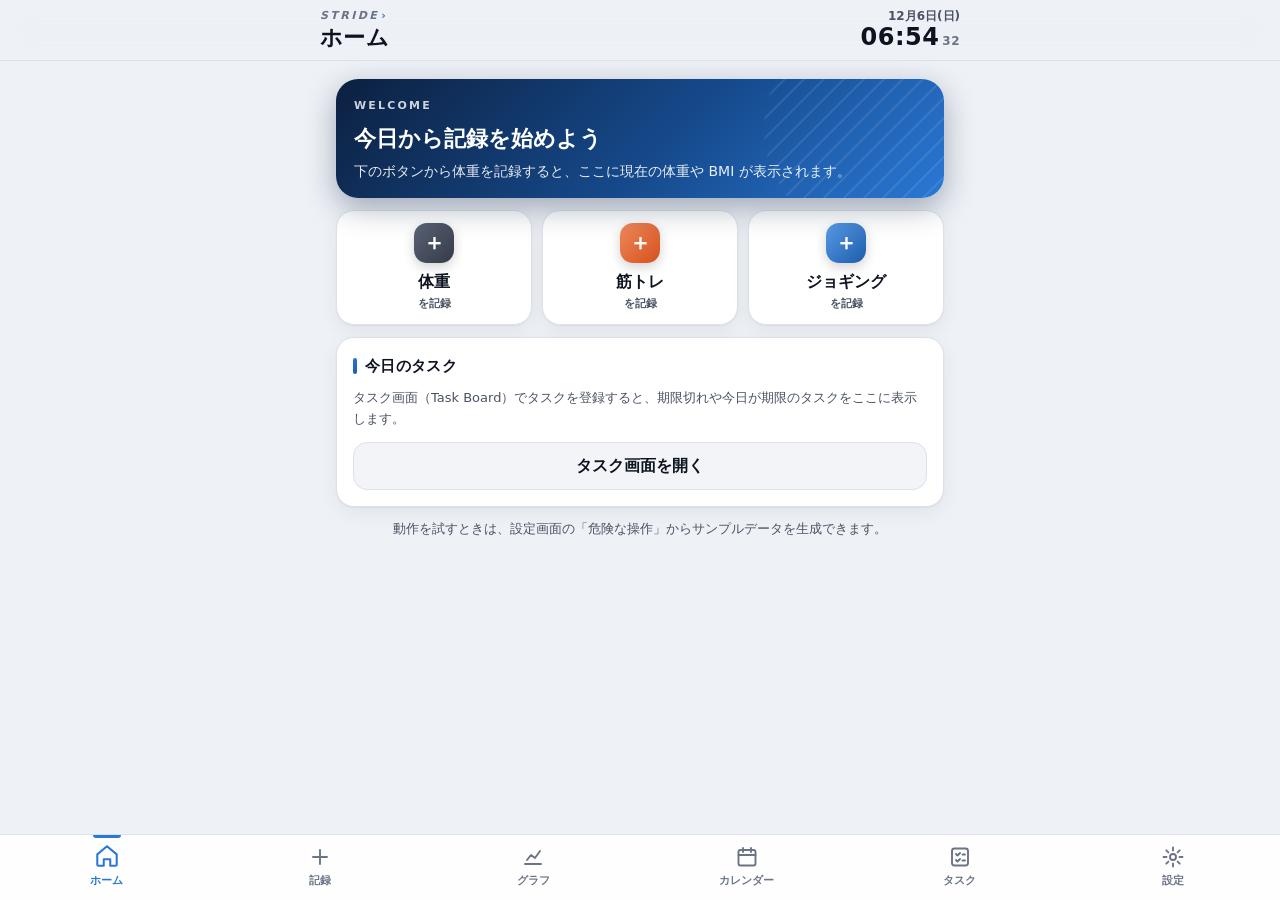
==== commit 672ad385: "v1.7.0: Face ID（パスキー）による画面ロックを追加 - 設定に「Face ID でロック」を追加（この端末のみ。パスキーを作成して有効化） - 起動時と、アプリから離れて一定時間（すぐ／" ====
--- a/index.html
+++ b/index.html
@@ -14,6 +14,7 @@
   <meta name="apple-mobile-web-app-capable" content="yes">
   <meta name="apple-mobile-web-app-title" content="STRIDE">
   <meta name="apple-mobile-web-app-status-bar-style" content="default">
+  <script src="./js/lock.js"></script>
   <link rel="stylesheet" href="./css/style.css">
 </head>
 <body>
--- a/css/style.css
+++ b/css/style.css
@@ -489,6 +489,9 @@
 .task-peek-project { grid-column: 2; font-size: 12px; color: var(--text-muted); overflow-wrap: anywhere; }
 
 /* ---------- 設定 ---------- */
+
+.lock-status { margin: 4px 0 10px; font-weight: 800; color: var(--text-secondary); }
+.lock-status.on { color: var(--accent); }
 
 .chip-list { list-style: none; margin: 0 0 12px; padding: 0; display: flex; flex-wrap: wrap; gap: 8px; }
 .chip { display: inline-flex; align-items: center; gap: 4px; padding: 4px 4px 4px 12px; border-radius: 999px; background: var(--surface-2); border: 1px solid var(--border); font-weight: 600; }
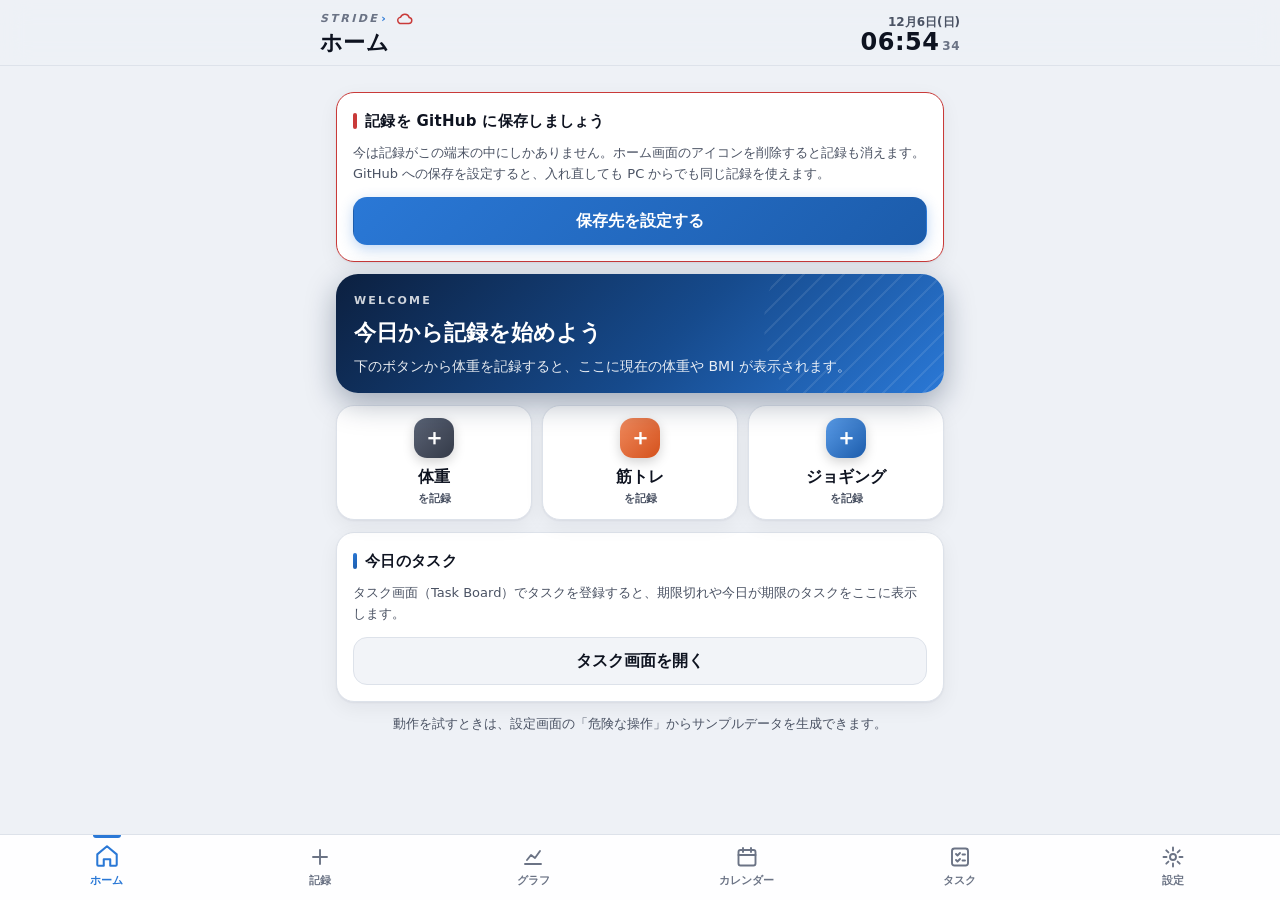
==== commit d8fda4a8: "v2.0.0: 記録の保存先を GitHub 非公開リポジトリに（暗号化・自動保存・アイコン削除後も復元可） - 記録（運動・体重・食事・設定）の正を、非公開リポジトリ stride-backup に" ====
--- a/index.html
+++ b/index.html
@@ -21,7 +21,12 @@
   <header class="appbar">
     <div class="appbar-inner">
       <div class="appbar-left">
-        <span class="brand" aria-hidden="true">STRIDE<b>›</b></span>
+        <span class="brand-row">
+          <span class="brand" aria-hidden="true">STRIDE<b>›</b></span>
+          <button type="button" id="sync-indicator" class="sync-indicator" data-status="off" hidden>
+            <svg viewBox="0 0 24 24" aria-hidden="true"><path d="M7 18h10a4 4 0 0 0 .6-7.96A6 6 0 0 0 6.1 9.6 4.2 4.2 0 0 0 7 18z"/></svg>
+          </button>
+        </span>
         <h1 id="title">ホーム</h1>
       </div>
       <div class="clock" aria-label="現在の日時">
--- a/css/style.css
+++ b/css/style.css
@@ -114,6 +114,19 @@
   letter-spacing: 0.22em; color: var(--text-muted);
 }
 .brand b { color: var(--accent); font-style: normal; margin-left: 2px; }
+.brand-row { display: flex; align-items: center; gap: 6px; }
+/* GitHub への保存状態（雲のアイコン）。緑は使わない */
+.sync-indicator {
+  display: inline-grid; place-items: center; width: 22px; height: 18px; padding: 0;
+  border: 0; background: none; color: var(--text-muted); cursor: pointer;
+}
+.sync-indicator svg { width: 18px; height: 18px; fill: none; stroke: currentColor; stroke-width: 2; stroke-linejoin: round; }
+.sync-indicator[data-status="ok"] { color: var(--accent); }
+.sync-indicator[data-status="ok"] svg { fill: var(--accent-soft); }
+.sync-indicator[data-status="syncing"] svg, .sync-indicator[data-status="pending"] svg { animation: sync-pulse 1.2s ease-in-out infinite; color: var(--accent); }
+.sync-indicator[data-status="offline"] { color: var(--text-muted); }
+.sync-indicator[data-status="error"], .sync-indicator[data-status="off"] { color: var(--danger); }
+@keyframes sync-pulse { 50% { opacity: .35; } }
 .appbar h1 { margin: 2px 0 0; font-size: 22px; font-weight: 800; letter-spacing: 0.02em; }
 .clock { display: grid; justify-items: end; line-height: 1.1; }
 .clock-date { font-size: 12px; font-weight: 600; color: var(--text-secondary); }
@@ -488,6 +501,21 @@
 .task-peek-title { font-weight: 700; min-width: 0; overflow-wrap: anywhere; }
 .task-peek-project { grid-column: 2; font-size: 12px; color: var(--text-muted); overflow-wrap: anywhere; }
 
+/* ---------- 記録の保存先（GitHub） ---------- */
+
+.cloud-status { display: flex; align-items: center; gap: 8px; margin: 4px 0 10px; font-weight: 800; }
+.cloud-status .dot { width: 10px; height: 10px; border-radius: 50%; background: var(--text-muted); }
+.cloud-status[data-status="ok"] .dot { background: var(--accent); }
+.cloud-status[data-status="syncing"] .dot, .cloud-status[data-status="pending"] .dot { background: var(--series-2); }
+.cloud-status[data-status="error"] .dot, .cloud-status[data-status="off"] .dot { background: var(--danger); }
+.cloud-steps { margin: 6px 0 12px; padding-left: 1.3em; font-size: 13px; color: var(--text-secondary); }
+.cloud-steps li { margin: 4px 0; }
+.cloud-steps a { color: var(--accent); }
+.check-row { display: flex; align-items: flex-start; gap: 10px; font-size: 14px; }
+.check-row input { width: 22px; height: 22px; margin-top: 2px; flex: none; }
+.home-alert { border-color: var(--danger); }
+.home-alert .card-title::before { background: var(--danger); }
+
 /* ---------- 設定 ---------- */
 
 .lock-status { margin: 4px 0 10px; font-weight: 800; color: var(--text-secondary); }
@@ -564,6 +592,8 @@
 .dialog-body p { margin: 4px 0; }
 .dialog-actions { display: flex; gap: 8px; justify-content: flex-end; margin-top: 16px; }
 .dialog-actions .btn { flex: 1; }
+.dialog-choices { display: grid; gap: 8px; margin-top: 16px; }
+.dialog-choices .btn { margin-top: 0; }
 
 .noscript { padding: 16px; text-align: center; }
 
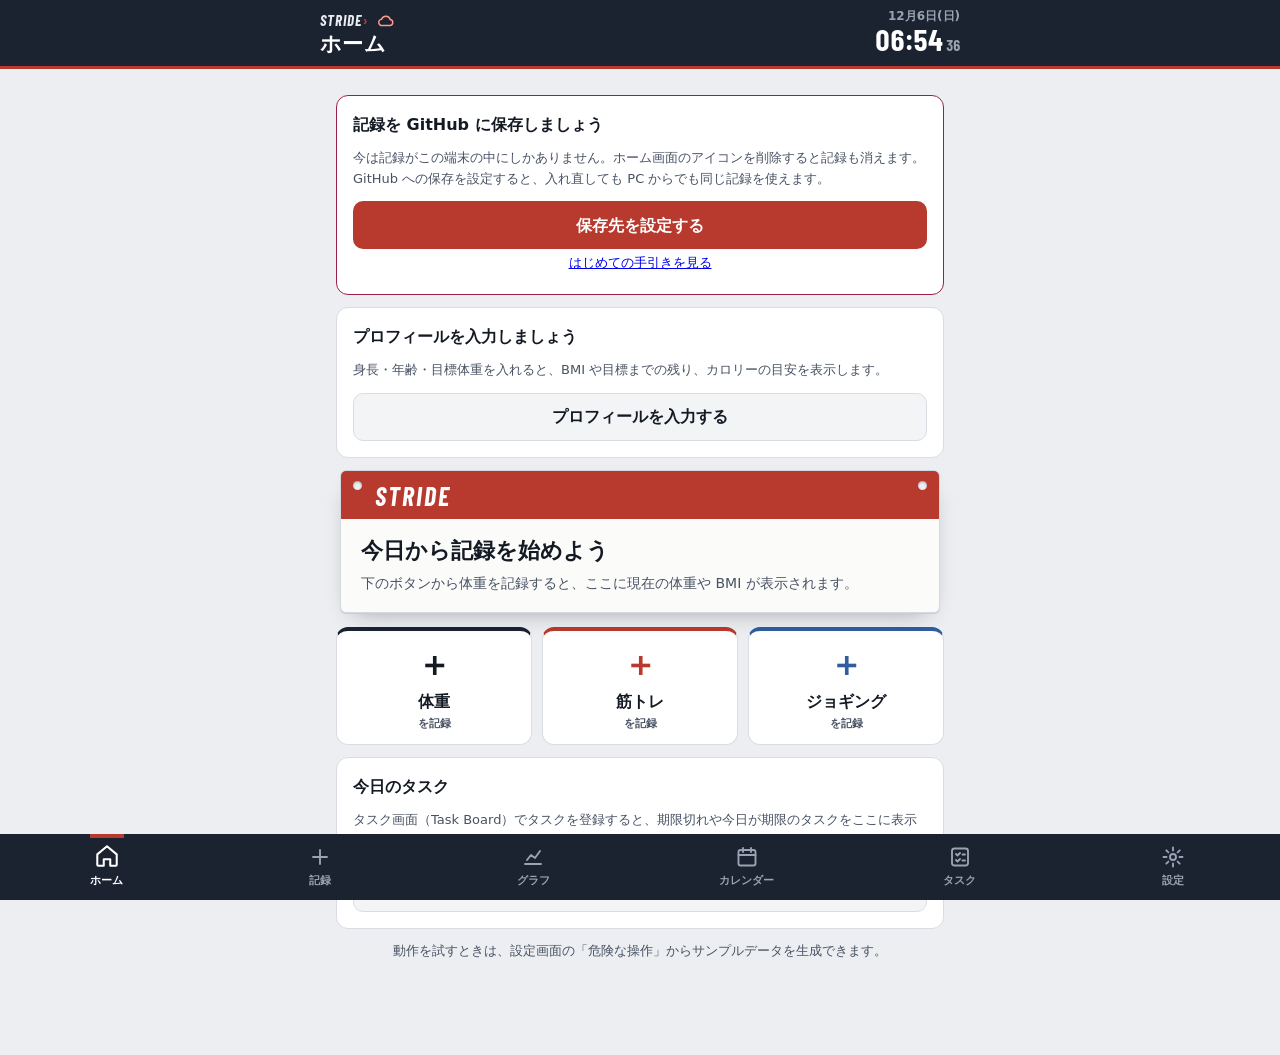
==== commit a17ab516: "v2.8.0: デザイン「陸上トラック」 - 配色をトラックの赤・アスファルトの紺・レーンの白・メダルの金に。影とグラデーションをなくし角丸を小さく - ホームの今の体重をゼッケン風に、目標までの進み" ====
--- a/index.html
+++ b/index.html
@@ -4,8 +4,8 @@
   <meta charset="utf-8">
   <meta name="viewport" content="width=device-width, initial-scale=1, viewport-fit=cover">
   <meta name="description" content="筋トレ・ジョギング・体重・タスクを記録して、毎日の前進を確認できるアプリ">
-  <meta name="theme-color" content="#eef1f6" media="(prefers-color-scheme: light)">
-  <meta name="theme-color" content="#0a0e15" media="(prefers-color-scheme: dark)">
+  <meta name="theme-color" content="#1b2230" media="(prefers-color-scheme: light)">
+  <meta name="theme-color" content="#0b0e14" media="(prefers-color-scheme: dark)">
   <title>STRIDE 運動・体重・タスク管理</title>
   <link rel="manifest" href="./manifest.json">
   <link rel="icon" type="image/png" sizes="192x192" href="./icons/icon-192.png">
--- a/css/style.css
+++ b/css/style.css
@@ -1,87 +1,101 @@
-/* STRIDE スタイル（スマホ優先・ダークモード対応） */
+/* STRIDE スタイル（スマホ優先・ダークモード対応）
+   v2.8.0 デザイン「陸上トラック」：競技場のトラックの赤・アスファルトの紺・レーンの白。
+   数字は電光掲示板やゼッケンのような細長い書体（Barlow Condensed、fonts/ に同梱。SIL OFL 1.1） */
+
+@font-face { font-family: "Barlow Condensed"; font-weight: 600; font-style: normal; font-display: swap; src: url("../fonts/barlow-condensed-latin-600-normal.woff2") format("woff2"); }
+@font-face { font-family: "Barlow Condensed"; font-weight: 700 900; font-style: normal; font-display: swap; src: url("../fonts/barlow-condensed-latin-700-normal.woff2") format("woff2"); }
+@font-face { font-family: "Barlow Condensed"; font-weight: 700 900; font-style: italic; font-display: swap; src: url("../fonts/barlow-condensed-latin-700-italic.woff2") format("woff2"); }
 
 :root {
   color-scheme: light;
-  --bg: #eef1f6;
-  --surface-1: #ffffff;
-  --surface-2: #f2f4f8;
-  --border: #dde2ea;
-  --text-primary: #0e1320;
-  --text-secondary: #4a5263;
-  --text-muted: #6b7385;
-  --grid: #e4e8ef;
-  --accent: #2a78d6;
-  --accent-strong: #1c5cab;
+  --bg: #eceef1;            /* コンクリートの灰 */
+  --surface-1: #ffffff;     /* レーンの白 */
+  --surface-2: #f3f4f6;
+  --border: #d9dde3;
+  --text-primary: #141a24;
+  --text-secondary: #485263;
+  --text-muted: #687284;
+  --grid: #e2e5ea;
+  --accent: #b83a2e;        /* トラックの赤 */
+  --accent-strong: #962e24;
   --accent-ink: #ffffff;
-  --accent-soft: #e1ecfb;
-  --danger: #c93a39;
-  --danger-soft: #fbe9e9;
-  --warn-soft: #fdf3dc;
+  --accent-soft: #f7e4e1;
+  --asphalt: #1b2230;       /* アスファルトの紺（上下のバー） */
+  --asphalt-2: #262f40;
+  --asphalt-text: #e9ecf1;
+  --asphalt-muted: #9aa3b2;
+  --track: #b83a2e;
+  --track-line: #ffffff;
+  --danger: #9c1f4a;        /* 削除などは赤と区別できる赤紫 */
+  --danger-soft: #f8e3ea;
+  --warn-soft: #fbf0d9;
   --warn-ink: #6b4a00;
-  --gold: #eda100;
-  --series-1: #2a78d6; /* ジョギング・主系列 */
-  --series-2: #eb6834; /* 筋トレ・副系列 */
-  --hero-grad: linear-gradient(135deg, #0c2040 0%, #164a8c 55%, #2a78d6 100%);
-  --btn-grad: linear-gradient(135deg, #2a78d6 0%, #1c5cab 100%);
-  --shadow: 0 1px 2px rgb(14 19 32 / 0.05), 0 6px 20px rgb(14 19 32 / 0.06);
-  --radius: 18px;
+  --gold: #d99a1e;          /* メダルの金 */
+  --series-1: #2f5d9e;      /* ジョギング：レーンの青 */
+  --series-2: #b83a2e;      /* 筋トレ：トラックの赤 */
+  --hero-grad: none;
+  --btn-grad: var(--accent);
+  --shadow: none;
+  --radius: 12px;
   --tabbar-h: 66px;
   --safe-bottom: env(safe-area-inset-bottom, 0px);
   --font: system-ui, -apple-system, "Hiragino Sans", "Hiragino Kaku Gothic ProN", "Noto Sans JP", "Yu Gothic UI", Meiryo, sans-serif;
-  --font-num: "SF Pro Display", "Segoe UI Variable Display", "Segoe UI", "Roboto", system-ui, sans-serif;
+  --font-num: "Barlow Condensed", "SF Pro Display", "Segoe UI", "Roboto", system-ui, sans-serif;
 }
 
 @media (prefers-color-scheme: dark) {
   :root:not([data-theme="light"]) {
     color-scheme: dark;
-    --bg: #0a0e15;
-    --surface-1: #131a25;
-    --surface-2: #1b2331;
-    --border: #253043;
-    --text-primary: #eef2f8;
-    --text-secondary: #b4bdcc;
-    --text-muted: #8a94a6;
-    --grid: #232d3d;
-    --accent: #3987e5;
-    --accent-strong: #5598e7;
+    --bg: #10141b;
+    --surface-1: #181e28;
+    --surface-2: #202835;
+    --border: #2b3445;
+    --text-primary: #eceff4;
+    --text-secondary: #b6becb;
+    --text-muted: #8b95a6;
+    --grid: #252e3d;
+    --accent: #e0675a;
+    --accent-strong: #ec8679;
     --accent-ink: #ffffff;
-    --accent-soft: #17304f;
-    --danger: #e66767;
-    --danger-soft: #361b1f;
+    --accent-soft: #3a2120;
+    --asphalt: #0b0e14;
+    --asphalt-2: #161b25;
+    --track: #a8382d;
+    --track-line: #e9ecf1;
+    --danger: #f0779e;
+    --danger-soft: #3a1b27;
     --warn-soft: #362c16;
     --warn-ink: #f2d9a0;
-    --gold: #f0b429;
-    --series-1: #3987e5;
-    --series-2: #d95926;
-    --hero-grad: linear-gradient(135deg, #0b1830 0%, #133d75 55%, #2a6fc4 100%);
-    --btn-grad: linear-gradient(135deg, #3987e5 0%, #256abf 100%);
-    --shadow: 0 0 0 1px rgb(255 255 255 / 0.02);
+    --gold: #f0b23a;
+    --series-1: #6b97d6;
+    --series-2: #e0675a;
   }
 }
 :root[data-theme="dark"] {
   color-scheme: dark;
-  --bg: #0a0e15;
-  --surface-1: #131a25;
-  --surface-2: #1b2331;
-  --border: #253043;
-  --text-primary: #eef2f8;
-  --text-secondary: #b4bdcc;
-  --text-muted: #8a94a6;
-  --grid: #232d3d;
-  --accent: #3987e5;
-  --accent-strong: #5598e7;
+  --bg: #10141b;
+  --surface-1: #181e28;
+  --surface-2: #202835;
+  --border: #2b3445;
+  --text-primary: #eceff4;
+  --text-secondary: #b6becb;
+  --text-muted: #8b95a6;
+  --grid: #252e3d;
+  --accent: #e0675a;
+  --accent-strong: #ec8679;
   --accent-ink: #ffffff;
-  --accent-soft: #17304f;
-  --danger: #e66767;
-  --danger-soft: #361b1f;
+  --accent-soft: #3a2120;
+  --asphalt: #0b0e14;
+  --asphalt-2: #161b25;
+  --track: #a8382d;
+  --track-line: #e9ecf1;
+  --danger: #f0779e;
+  --danger-soft: #3a1b27;
   --warn-soft: #362c16;
   --warn-ink: #f2d9a0;
-  --gold: #f0b429;
-  --series-1: #3987e5;
-  --series-2: #d95926;
-  --hero-grad: linear-gradient(135deg, #0b1830 0%, #133d75 55%, #2a6fc4 100%);
-  --btn-grad: linear-gradient(135deg, #3987e5 0%, #256abf 100%);
-  --shadow: 0 0 0 1px rgb(255 255 255 / 0.02);
+  --gold: #f0b23a;
+  --series-1: #6b97d6;
+  --series-2: #e0675a;
 }
 
 * { box-sizing: border-box; }
@@ -239,7 +253,7 @@
 .field { display: grid; gap: 4px; }
 .field-label { font-size: 12px; font-weight: 700; color: var(--text-secondary); letter-spacing: 0.04em; }
 .field-hint { font-size: 12px; color: var(--text-muted); }
-input[type="text"], input[type="number"], input[type="date"], select {
+input[type="text"], input[type="number"], input[type="date"], input[type="time"], select {
   width: 100%; min-height: 52px; padding: 10px 14px;
   border: 1px solid var(--border); border-radius: 12px;
   background: var(--surface-2); font-size: 17px;
@@ -247,7 +261,7 @@
   transition: border-color 0.15s, box-shadow 0.15s;
 }
 input[type="number"] { font-family: var(--font-num); font-weight: 700; font-variant-numeric: tabular-nums; }
-input[type="date"] { display: block; }
+input[type="date"], input[type="time"] { display: block; }
 select {
   background-image: linear-gradient(45deg, transparent 50%, var(--text-secondary) 50%), linear-gradient(135deg, var(--text-secondary) 50%, transparent 50%);
   background-position: calc(100% - 20px) 50%, calc(100% - 14px) 50%;
@@ -482,6 +496,9 @@
 .meter-fill.over { background: linear-gradient(135deg, #e66767, #c93a39); }
 .meter-fill.done { background: linear-gradient(135deg, #f6c548, #eda100); }
 .meter-sub { margin: 4px 0 0; font-size: 12px; color: var(--text-muted); }
+.estimate { margin-top: 12px; padding: 10px 12px; border-radius: 12px; background: var(--surface-2); }
+.estimate-head { display: flex; justify-content: space-between; align-items: baseline; gap: 8px; font-size: 13px; color: var(--text-secondary); font-weight: 600; }
+.estimate-head strong { font-family: var(--font-num); font-size: 20px; color: var(--text-primary); font-weight: 800; }
 .stats-3 { grid-template-columns: repeat(3, 1fr); }
 
 /* ---------- 今日のタスク ---------- */
@@ -511,6 +528,9 @@
 .cloud-steps { margin: 6px 0 12px; padding-left: 1.3em; font-size: 13px; color: var(--text-secondary); }
 .cloud-steps li { margin: 4px 0; }
 .cloud-steps a { color: var(--accent); }
+.notify-box { margin-top: 16px; padding-top: 14px; border-top: 1px dashed var(--border); }
+.notify-title { margin: 0 0 4px; font-size: 15px; font-weight: 800; }
+#view .card .check-row + .check-row, #view .card .field + .check-row { margin-top: 8px; }
 .check-row { display: flex; align-items: flex-start; gap: 10px; font-size: 14px; }
 .check-row input { width: 22px; height: 22px; margin-top: 2px; flex: none; }
 .home-alert { border-color: var(--danger); }
@@ -554,6 +574,8 @@
 .celebrate-list li { padding: 10px 12px; border-radius: 12px; background: var(--surface-2); font-weight: 700; font-size: 15px; }
 .celebrate-list .msg-goal { background: linear-gradient(135deg, #f6c548, #eda100); color: #3a2a00; }
 .celebrate-list .msg-first { color: var(--text-secondary); }
+.celebrate-list .msg-milestone { background: var(--accent-soft); }
+.celebrate-list .msg-badge { background: var(--accent-soft); }
 
 /* ---------- 更新バナー ---------- */
 
@@ -604,7 +626,7 @@
 .field, .cal-row > *, .best-row > *, .week-dots > *, .quick-add > * { min-width: 0; }
 input, select { min-width: 0; max-width: 100%; }
 /* iPhone の日付入力は既定で幅が広く、列からはみ出しやすい */
-input[type="date"] { min-width: 0; text-align: left; }
+input[type="date"], input[type="time"] { min-width: 0; text-align: left; }
 input[type="date"]::-webkit-date-and-time-value { text-align: left; }
 /* 長い文字列は必要なところで折り返す */
 .stat-value, .stat-sub, .hero-stat-value, .hero-stat-sub, .best-sub, .best-value,
@@ -648,3 +670,159 @@
 @media (prefers-reduced-motion: reduce) {
   * { transition: none !important; animation: none !important; }
 }
+
+/* ---------- 先週のふりかえり・節目（v2.6.0） ---------- */
+.review-card { border-color: var(--accent); }
+.review-head { display: flex; align-items: flex-start; justify-content: space-between; gap: 8px; }
+.review-close { flex: none; width: 36px; height: 36px; margin: -6px -6px 0 0; border: 0; border-radius: 50%; background: var(--surface-2); color: var(--text-secondary); font-size: 20px; line-height: 1; cursor: pointer; }
+.review-list { list-style: none; margin: 10px 0 0; padding: 0; display: grid; gap: 6px; }
+.review-list li { padding: 8px 12px; border-radius: 10px; background: var(--accent-soft); font-size: 14px; font-weight: 700; }
+.review-message { margin: 10px 0 0; font-weight: 700; color: var(--text-primary); }
+.review-card .btn { margin-top: 10px; }
+.milestone-note { margin: 10px 0 0; padding: 10px 12px; border-radius: 12px; background: var(--accent-soft); font-size: 14px; font-weight: 600; }
+.milestone-note strong { font-family: var(--font-num); font-size: 17px; font-weight: 800; }
+.milestone-sub { display: block; margin-top: 2px; font-size: 12px; font-weight: 500; color: var(--text-muted); }
+.badge-count { margin-left: 6px; font-family: var(--font-num); font-size: 15px; color: var(--text-secondary); }
+.badge-group { margin: 14px 0 6px; font-size: 13px; color: var(--text-secondary); }
+.badge-grid { list-style: none; margin: 0; padding: 0; display: grid; grid-template-columns: repeat(3, 1fr); gap: 8px; }
+.badge-tile { display: grid; justify-items: center; align-content: start; gap: 2px; padding: 10px 4px; border-radius: 12px; background: var(--surface-2); text-align: center; min-width: 0; }
+.badge-tile .badge-icon { font-size: 28px; line-height: 1.2; filter: grayscale(1); opacity: 0.45; }
+.badge-tile.earned { background: var(--accent-soft); }
+.badge-tile.earned .badge-icon { filter: none; opacity: 1; }
+.badge-name { font-size: 12px; font-weight: 800; line-height: 1.3; overflow-wrap: anywhere; }
+.badge-sub { width: 100%; font-size: 11px; color: var(--text-muted); font-variant-numeric: tabular-nums; }
+.badge-bar { display: block; height: 4px; margin: 4px 8px 2px; border-radius: 99px; background: var(--border); overflow: hidden; }
+.badge-bar > span { display: block; height: 100%; background: var(--accent); }
+.week-badges { display: flex; width: 100%; margin-top: 10px; padding: 8px 12px; border: 0; border-radius: 12px; background: var(--surface-2); color: var(--text-primary); font-size: 14px; font-weight: 700; justify-content: space-between; cursor: pointer; }
+/* カレンダーのタスクの期限（v2.6.0） */
+.mark-task { background: var(--text-secondary); border-radius: 3px; }
+.mark-task.late { background: var(--danger); }
+.day-sub { margin: 14px 0 6px; font-size: 14px; color: var(--text-secondary); }
+.day-task { border-left-color: var(--text-secondary); }
+.day-task.late { border-left-color: var(--danger); }
+.day-task.done .day-kind { text-decoration: line-through; color: var(--text-muted); }
+/* 運動の予定・習慣（v2.7.0） */
+.mark-plan { background: transparent; border: 2px solid var(--accent); box-sizing: border-box; }
+.mark-plan.missed { border-color: var(--text-muted); }
+.plan-box { margin-top: 4px; }
+.plan-row { display: flex; gap: 6px; align-items: stretch; }
+.plan-row .day-item { flex: 1; min-width: 0; cursor: default; }
+.day-plan { border-left-color: var(--accent); }
+.day-plan.done .day-detail { color: var(--accent-strong); font-weight: 700; }
+.plan-del { flex: none; width: 40px; border: 1px solid var(--border); border-radius: 12px; background: var(--surface-2); color: var(--text-secondary); font-size: 18px; cursor: pointer; }
+.plan-form { display: grid; gap: 8px; margin-top: 10px; padding: 12px; border-radius: 12px; background: var(--surface-2); }
+.habit-chips { display: flex; flex-wrap: wrap; gap: 6px; }
+.habit-chip { min-height: 40px; padding: 0 14px; border: 1px solid var(--border); border-radius: 99px; background: var(--surface-2); color: var(--text-primary); font-size: 15px; font-weight: 700; cursor: pointer; }
+.habit-chip.on { background: var(--accent); border-color: var(--accent); color: var(--accent-ink); }
+.habit-chip:disabled { opacity: 0.5; cursor: default; }
+.today-card .day-sub:first-of-type { margin-top: 4px; }
+.rest-alert { margin: 10px 0 0; }
+.week-plan-btn { margin-top: 8px; }
+.habit-edit-list { list-style: none; margin: 0 0 8px; padding: 0; display: grid; gap: 6px; }
+.habit-edit { display: grid; grid-template-columns: 1fr auto auto; gap: 6px; align-items: center; }
+.habit-edit input { min-width: 0; }
+.card .notify-title:not(:first-of-type) { margin-top: 18px; }
+
+/* ==========================================================
+   v2.8.0 デザイン「陸上トラック」：部品の見た目（上の規則を上書きする）
+   ========================================================== */
+
+/* 上部バー：アスファルトの紺。ロゴは斜体の細長い書体 */
+.appbar { background: var(--asphalt); border-bottom: 3px solid var(--track); color: var(--asphalt-text); backdrop-filter: none; -webkit-backdrop-filter: none; }
+.brand { font-size: 15px; font-weight: 800; letter-spacing: 0.06em; color: var(--asphalt-text); }
+.appbar h1 { color: #fff; font-size: 21px; }
+.clock-date { color: var(--asphalt-muted); }
+.clock-time { color: #fff; font-size: 30px; font-weight: 700; letter-spacing: 0; }
+.clock-time small { color: var(--asphalt-muted); font-size: 15px; }
+.sync-indicator { color: var(--asphalt-muted); }
+.sync-indicator[data-status="ok"], .sync-indicator[data-status="syncing"] svg, .sync-indicator[data-status="pending"] svg { color: #fff; }
+.sync-indicator[data-status="ok"] svg { fill: rgb(255 255 255 / 0.18); }
+.sync-indicator[data-status="error"], .sync-indicator[data-status="off"] { color: #ff9a8e; }
+
+/* 下部タブ：紺の地に白。選んでいるタブの上に赤い線（レーンの印） */
+.tabbar { background: var(--asphalt); border-top: 0; backdrop-filter: none; -webkit-backdrop-filter: none; }
+.tab { color: var(--asphalt-muted); }
+.tab.active { color: #fff; }
+.tab.active::before { width: 34px; height: 4px; border-radius: 0; background: var(--track); }
+
+/* カード：影なし・角は控えめ。見出しの印はなくし、太さで区切る */
+.card { border-radius: var(--radius); box-shadow: none; }
+.card-title { font-size: 16px; letter-spacing: 0; }
+.card-title::before { display: none; }
+.stat { border-radius: 8px; }
+.stat-value { font-size: 27px; font-weight: 700; letter-spacing: 0.01em; }
+.meter-head strong, .estimate-head strong { font-size: 24px; font-weight: 700; }
+
+/* ボタン：塗りつぶしの赤。グラデーションと影はなし */
+.btn { border-radius: 10px; }
+.btn-primary { background: var(--accent); box-shadow: none; }
+.btn-primary:hover { filter: none; background: var(--accent-strong); }
+.seg.active { color: var(--text-primary); box-shadow: inset 0 -3px 0 var(--accent); border-radius: 8px 8px 2px 2px; }
+.period-row .seg.active { background: var(--asphalt); color: #fff; }
+
+/* ホーム：ゼッケン（今の体重）。白い布に赤い帯、四隅に安全ピンの穴 */
+.hero-card.bib {
+  margin: 6px 4px 14px; padding: 0 20px 18px;
+  border-radius: 6px; color: #141a24;
+  background: #fbfbfa; border: 1px solid #d5d9df;
+  box-shadow: 0 1px 0 #c9ced6, 0 10px 24px -14px rgb(20 26 36 / 0.45);
+}
+.hero-card.bib::after { display: none; }
+.bib-band {
+  position: relative; display: flex; align-items: baseline; justify-content: space-between; gap: 8px;
+  margin: 0 -20px 4px; padding: 12px 34px 10px;
+  background: var(--track); color: #fff;
+}
+.bib-brand { font-family: var(--font-num); font-style: italic; font-weight: 800; font-size: 26px; letter-spacing: 0.08em; line-height: 1; }
+.bib-note { font-size: 12px; font-weight: 600; opacity: 0.9; }
+.bib-pin { position: absolute; width: 9px; height: 9px; border-radius: 50%; background: var(--bg); box-shadow: inset 0 1px 2px rgb(0 0 0 / 0.35); }
+.bib-pin.tl { left: 12px; top: 10px; } .bib-pin.tr { right: 12px; top: 10px; }
+.bib-pin.bl, .bib-pin.br { display: none; }
+.hero-card.bib .hero { justify-content: center; margin: 6px 0 10px; }
+.hero-card.bib .hero-value { font-size: 104px; font-weight: 800; letter-spacing: -0.01em; text-shadow: none; color: #141a24; }
+.hero-card.bib .hero-unit { font-family: var(--font-num); font-size: 28px; font-weight: 700; color: #485263; opacity: 1; }
+.hero-card.bib .hero-stats { grid-template-columns: repeat(auto-fit, minmax(90px, 1fr)); gap: 0; border-top: 2px solid #141a24; }
+.hero-card.bib .hero-stat { background: none; border: 0; border-radius: 0; backdrop-filter: none; padding: 8px 10px 0; text-align: center; }
+.hero-card.bib .hero-stat + .hero-stat { border-left: 1px solid #d5d9df; }
+.hero-card.bib .hero-stat-label { color: #485263; opacity: 1; }
+.hero-card.bib .hero-stat-value { font-size: 26px; font-weight: 700; color: #141a24; }
+.hero-card.bib .hero-stat-sub { color: #687284; opacity: 1; }
+.hero-card.bib .hero-headline { margin: 14px 0 4px; color: #141a24; }
+.hero-card.bib .hero-text { color: #485263; opacity: 1; }
+
+/* ホーム：記録ボタン。上に種類の色の線 */
+.quick-btn { border-radius: var(--radius); box-shadow: none; border-top-width: 4px; }
+.quick-weight { border-top-color: var(--asphalt); }
+.quick-strength { border-top-color: var(--series-2); }
+.quick-jog { border-top-color: var(--series-1); }
+.quick-plus { box-shadow: none !important; background: none !important; color: var(--text-primary) !important; font-family: var(--font-num); font-size: 34px !important; font-weight: 600; }
+.quick-strength .quick-plus { color: var(--series-2) !important; }
+.quick-jog .quick-plus { color: var(--series-1) !important; }
+
+/* 目標：400m トラック */
+.track-box { margin: 2px 0 12px; }
+.track-svg { display: block; width: 100%; height: auto; max-height: 220px; overflow: visible; }
+.tk-line { fill: none; stroke: var(--track-line); }
+.tk-lane { fill: none; stroke: var(--track); }
+.tk-finish { stroke: var(--track-line); stroke-width: 3; }
+.tk-trail { fill: none; stroke: var(--gold); stroke-width: 5; stroke-linecap: round; }
+.tk-runner { fill: var(--asphalt); stroke: #fff; stroke-width: 3; }
+.tk-title { font-size: 13px; font-weight: 700; fill: var(--text-secondary); }
+.tk-value { font-family: var(--font-num); font-size: 30px; font-weight: 700; fill: var(--text-primary); }
+.tk-sub { font-size: 11px; fill: var(--text-muted); }
+@media (prefers-color-scheme: dark) { :root:not([data-theme="light"]) .tk-runner { fill: #fff; stroke: var(--asphalt); } }
+:root[data-theme="dark"] .tk-runner { fill: #fff; stroke: var(--asphalt); }
+
+/* 今週の運動・カレンダー：連続達成の帯も紺に */
+.streak-card { background: var(--asphalt) !important; box-shadow: none !important; border-left: 6px solid var(--track); }
+.wk-badge { background: var(--gold); box-shadow: none; }
+
+@media (max-width: 380px) {
+  .hero-card.bib .hero-value { font-size: 88px; }
+  .clock-time { font-size: 26px; }
+}
+
+/* 入力中の自動計算の表示は、エラーに見えないよう中立の色に */
+.live { background: var(--surface-2); color: var(--text-primary); border-left: 4px solid var(--series-1); border-radius: 6px; }
+/* 獲得済みのバッジはメダルの金で（達成を表す色） */
+.badge-tile.earned { background: color-mix(in srgb, var(--gold) 16%, var(--surface-1)); box-shadow: inset 0 0 0 1px color-mix(in srgb, var(--gold) 45%, transparent); }
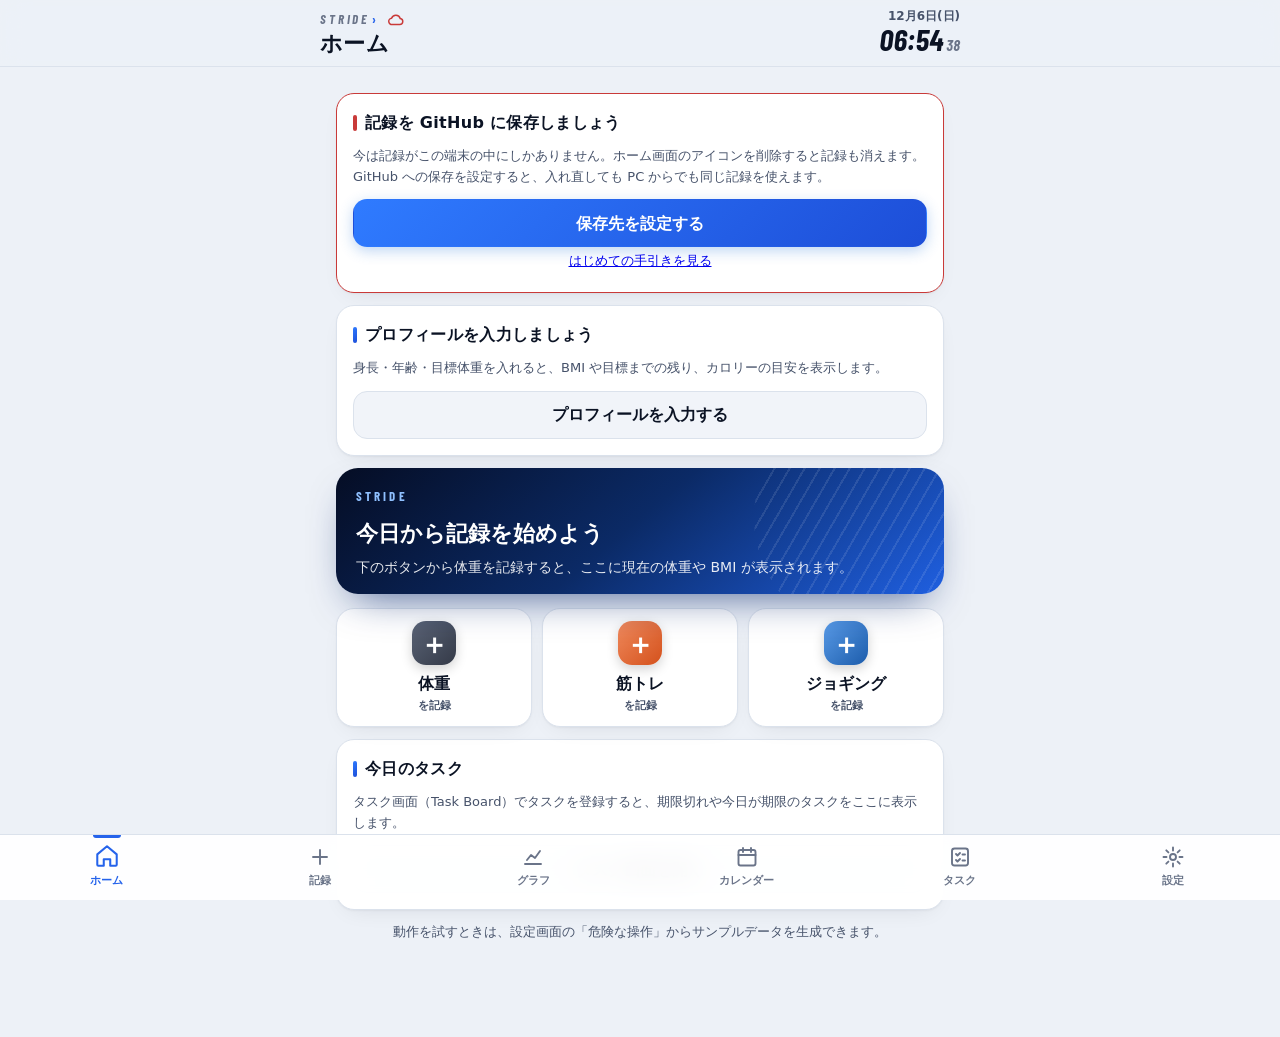
==== commit bf49c0fc: "v2.9.0: デザイン「ブルー・プロ」（v2.8.0 の「陸上トラック」を置き換え） - v2.7 までの青を土台に、深い紺から鮮やかな青へのグラデーション・斜体の細長い数字・半透明の枠 - 目標の" ====
--- a/index.html
+++ b/index.html
@@ -4,8 +4,8 @@
   <meta charset="utf-8">
   <meta name="viewport" content="width=device-width, initial-scale=1, viewport-fit=cover">
   <meta name="description" content="筋トレ・ジョギング・体重・タスクを記録して、毎日の前進を確認できるアプリ">
-  <meta name="theme-color" content="#1b2230" media="(prefers-color-scheme: light)">
-  <meta name="theme-color" content="#0b0e14" media="(prefers-color-scheme: dark)">
+  <meta name="theme-color" content="#edf1f7" media="(prefers-color-scheme: light)">
+  <meta name="theme-color" content="#070b14" media="(prefers-color-scheme: dark)">
   <title>STRIDE 運動・体重・タスク管理</title>
   <link rel="manifest" href="./manifest.json">
   <link rel="icon" type="image/png" sizes="192x192" href="./icons/icon-192.png">
--- a/css/style.css
+++ b/css/style.css
@@ -1,6 +1,6 @@
 /* STRIDE スタイル（スマホ優先・ダークモード対応）
-   v2.8.0 デザイン「陸上トラック」：競技場のトラックの赤・アスファルトの紺・レーンの白。
-   数字は電光掲示板やゼッケンのような細長い書体（Barlow Condensed、fonts/ に同梱。SIL OFL 1.1） */
+   v2.9.0 デザイン「ブルー・プロ」：深い紺から鮮やかな青へのグラデーション、斜体の細長い数字、半透明の枠。
+   数字は Barlow Condensed（fonts/ に同梱。SIL OFL 1.1） */
 
 @font-face { font-family: "Barlow Condensed"; font-weight: 600; font-style: normal; font-display: swap; src: url("../fonts/barlow-condensed-latin-600-normal.woff2") format("woff2"); }
 @font-face { font-family: "Barlow Condensed"; font-weight: 700 900; font-style: normal; font-display: swap; src: url("../fonts/barlow-condensed-latin-700-normal.woff2") format("woff2"); }
@@ -8,35 +8,30 @@
 
 :root {
   color-scheme: light;
-  --bg: #eceef1;            /* コンクリートの灰 */
-  --surface-1: #ffffff;     /* レーンの白 */
-  --surface-2: #f3f4f6;
-  --border: #d9dde3;
-  --text-primary: #141a24;
-  --text-secondary: #485263;
-  --text-muted: #687284;
-  --grid: #e2e5ea;
-  --accent: #b83a2e;        /* トラックの赤 */
-  --accent-strong: #962e24;
+  --bg: #edf1f7;
+  --surface-1: #ffffff;
+  --surface-2: #f1f4f9;
+  --border: #dbe2ec;
+  --text-primary: #0b1324;
+  --text-secondary: #46526a;
+  --text-muted: #6a7489;
+  --grid: #e3e8f0;
+  --accent: #2563eb;
+  --accent-strong: #1d4ed8;
   --accent-ink: #ffffff;
-  --accent-soft: #f7e4e1;
-  --asphalt: #1b2230;       /* アスファルトの紺（上下のバー） */
-  --asphalt-2: #262f40;
-  --asphalt-text: #e9ecf1;
-  --asphalt-muted: #9aa3b2;
-  --track: #b83a2e;
-  --track-line: #ffffff;
-  --danger: #9c1f4a;        /* 削除などは赤と区別できる赤紫 */
-  --danger-soft: #f8e3ea;
-  --warn-soft: #fbf0d9;
+  --accent-soft: #e2eafd;
+  --danger: #c93a39;
+  --danger-soft: #fbe9e9;
+  --warn-soft: #fdf3dc;
   --warn-ink: #6b4a00;
-  --gold: #d99a1e;          /* メダルの金 */
-  --series-1: #2f5d9e;      /* ジョギング：レーンの青 */
-  --series-2: #b83a2e;      /* 筋トレ：トラックの赤 */
-  --hero-grad: none;
-  --btn-grad: var(--accent);
-  --shadow: none;
-  --radius: 12px;
+  --gold: #f2b01e;
+  --series-1: #2563eb; /* ジョギング・主系列 */
+  --series-2: #f0642a; /* 筋トレ・副系列 */
+  --glow: #5cc8ff;
+  --hero-grad: linear-gradient(140deg, #050d24 0%, #0b2a66 48%, #1f5fe0 100%);
+  --btn-grad: linear-gradient(135deg, #2f7bff 0%, #1d4ed8 100%);
+  --shadow: 0 1px 2px rgb(11 19 36 / 0.04), 0 8px 24px -12px rgb(11 19 36 / 0.12);
+  --radius: 18px;
   --tabbar-h: 66px;
   --safe-bottom: env(safe-area-inset-bottom, 0px);
   --font: system-ui, -apple-system, "Hiragino Sans", "Hiragino Kaku Gothic ProN", "Noto Sans JP", "Yu Gothic UI", Meiryo, sans-serif;
@@ -46,56 +41,50 @@
 @media (prefers-color-scheme: dark) {
   :root:not([data-theme="light"]) {
     color-scheme: dark;
-    --bg: #10141b;
-    --surface-1: #181e28;
-    --surface-2: #202835;
-    --border: #2b3445;
-    --text-primary: #eceff4;
-    --text-secondary: #b6becb;
-    --text-muted: #8b95a6;
-    --grid: #252e3d;
-    --accent: #e0675a;
-    --accent-strong: #ec8679;
+    --bg: #070b14;
+    --surface-1: #0f1626;
+    --surface-2: #162036;
+    --border: #1f2b45;
+    --text-primary: #eef3fb;
+    --text-secondary: #b1bccf;
+    --text-muted: #8691a8;
+    --grid: #1c2740;
+    --accent: #4f8cff;
+    --accent-strong: #79a7ff;
     --accent-ink: #ffffff;
-    --accent-soft: #3a2120;
-    --asphalt: #0b0e14;
-    --asphalt-2: #161b25;
-    --track: #a8382d;
-    --track-line: #e9ecf1;
-    --danger: #f0779e;
-    --danger-soft: #3a1b27;
+    --accent-soft: #14254a;
+    --danger: #e66767;
+    --danger-soft: #361b1f;
     --warn-soft: #362c16;
     --warn-ink: #f2d9a0;
-    --gold: #f0b23a;
-    --series-1: #6b97d6;
-    --series-2: #e0675a;
+    --gold: #f5bd3a;
+    --series-1: #4f8cff;
+    --series-2: #ff7a45;
+    --shadow: 0 0 0 1px rgb(255 255 255 / 0.02);
   }
 }
 :root[data-theme="dark"] {
   color-scheme: dark;
-  --bg: #10141b;
-  --surface-1: #181e28;
-  --surface-2: #202835;
-  --border: #2b3445;
-  --text-primary: #eceff4;
-  --text-secondary: #b6becb;
-  --text-muted: #8b95a6;
-  --grid: #252e3d;
-  --accent: #e0675a;
-  --accent-strong: #ec8679;
+  --bg: #070b14;
+  --surface-1: #0f1626;
+  --surface-2: #162036;
+  --border: #1f2b45;
+  --text-primary: #eef3fb;
+  --text-secondary: #b1bccf;
+  --text-muted: #8691a8;
+  --grid: #1c2740;
+  --accent: #4f8cff;
+  --accent-strong: #79a7ff;
   --accent-ink: #ffffff;
-  --accent-soft: #3a2120;
-  --asphalt: #0b0e14;
-  --asphalt-2: #161b25;
-  --track: #a8382d;
-  --track-line: #e9ecf1;
-  --danger: #f0779e;
-  --danger-soft: #3a1b27;
+  --accent-soft: #14254a;
+  --danger: #e66767;
+  --danger-soft: #361b1f;
   --warn-soft: #362c16;
   --warn-ink: #f2d9a0;
-  --gold: #f0b23a;
-  --series-1: #6b97d6;
-  --series-2: #e0675a;
+  --gold: #f5bd3a;
+  --series-1: #4f8cff;
+  --series-2: #ff7a45;
+  --shadow: 0 0 0 1px rgb(255 255 255 / 0.02);
 }
 
 * { box-sizing: border-box; }
@@ -253,7 +242,7 @@
 .field { display: grid; gap: 4px; }
 .field-label { font-size: 12px; font-weight: 700; color: var(--text-secondary); letter-spacing: 0.04em; }
 .field-hint { font-size: 12px; color: var(--text-muted); }
-input[type="text"], input[type="number"], input[type="date"], input[type="time"], select {
+input[type="text"], input[type="password"], input[type="number"], input[type="date"], input[type="time"], select {
   width: 100%; min-height: 52px; padding: 10px 14px;
   border: 1px solid var(--border); border-radius: 12px;
   background: var(--surface-2); font-size: 17px;
@@ -724,105 +713,59 @@
 .card .notify-title:not(:first-of-type) { margin-top: 18px; }
 
 /* ==========================================================
-   v2.8.0 デザイン「陸上トラック」：部品の見た目（上の規則を上書きする）
+   v2.9.0 デザイン「ブルー・プロ」：部品の見た目（上の規則を上書きする）
    ========================================================== */
 
-/* 上部バー：アスファルトの紺。ロゴは斜体の細長い書体 */
-.appbar { background: var(--asphalt); border-bottom: 3px solid var(--track); color: var(--asphalt-text); backdrop-filter: none; -webkit-backdrop-filter: none; }
-.brand { font-size: 15px; font-weight: 800; letter-spacing: 0.06em; color: var(--asphalt-text); }
-.appbar h1 { color: #fff; font-size: 21px; }
-.clock-date { color: var(--asphalt-muted); }
-.clock-time { color: #fff; font-size: 30px; font-weight: 700; letter-spacing: 0; }
-.clock-time small { color: var(--asphalt-muted); font-size: 15px; }
-.sync-indicator { color: var(--asphalt-muted); }
-.sync-indicator[data-status="ok"], .sync-indicator[data-status="syncing"] svg, .sync-indicator[data-status="pending"] svg { color: #fff; }
-.sync-indicator[data-status="ok"] svg { fill: rgb(255 255 255 / 0.18); }
-.sync-indicator[data-status="error"], .sync-indicator[data-status="off"] { color: #ff9a8e; }
-
-/* 下部タブ：紺の地に白。選んでいるタブの上に赤い線（レーンの印） */
-.tabbar { background: var(--asphalt); border-top: 0; backdrop-filter: none; -webkit-backdrop-filter: none; }
-.tab { color: var(--asphalt-muted); }
-.tab.active { color: #fff; }
-.tab.active::before { width: 34px; height: 4px; border-radius: 0; background: var(--track); }
-
-/* カード：影なし・角は控えめ。見出しの印はなくし、太さで区切る */
-.card { border-radius: var(--radius); box-shadow: none; }
-.card-title { font-size: 16px; letter-spacing: 0; }
-.card-title::before { display: none; }
-.stat { border-radius: 8px; }
-.stat-value { font-size: 27px; font-weight: 700; letter-spacing: 0.01em; }
-.meter-head strong, .estimate-head strong { font-size: 24px; font-weight: 700; }
-
-/* ボタン：塗りつぶしの赤。グラデーションと影はなし */
-.btn { border-radius: 10px; }
-.btn-primary { background: var(--accent); box-shadow: none; }
-.btn-primary:hover { filter: none; background: var(--accent-strong); }
-.seg.active { color: var(--text-primary); box-shadow: inset 0 -3px 0 var(--accent); border-radius: 8px 8px 2px 2px; }
-.period-row .seg.active { background: var(--asphalt); color: #fff; }
-
-/* ホーム：ゼッケン（今の体重）。白い布に赤い帯、四隅に安全ピンの穴 */
+/* 上部バー・下部タブ：明るい半透明（画面になじむ）。選択中のタブは青 */
+.brand { font-size: 13px; letter-spacing: 0.22em; color: var(--text-muted); }
+.clock-time { font-size: 30px; font-weight: 700; font-style: italic; letter-spacing: 0; }
+.clock-time small { font-size: 15px; }
+.tab.active::before { width: 28px; height: 3px; }
+
+/* 数字は斜体の細長い書体 */
+.stat-value { font-size: 26px; font-weight: 700; font-style: italic; letter-spacing: 0.01em; }
+.meter-head strong, .estimate-head strong { font-size: 24px; font-weight: 700; font-style: italic; }
+.card-title { font-size: 16px; }
+
+/* ホーム：今の体重（深い紺から青へのグラデーション、斜めの線、半透明の枠） */
 .hero-card.bib {
-  margin: 6px 4px 14px; padding: 0 20px 18px;
-  border-radius: 6px; color: #141a24;
-  background: #fbfbfa; border: 1px solid #d5d9df;
-  box-shadow: 0 1px 0 #c9ced6, 0 10px 24px -14px rgb(20 26 36 / 0.45);
-}
-.hero-card.bib::after { display: none; }
-.bib-band {
-  position: relative; display: flex; align-items: baseline; justify-content: space-between; gap: 8px;
-  margin: 0 -20px 4px; padding: 12px 34px 10px;
-  background: var(--track); color: #fff;
-}
-.bib-brand { font-family: var(--font-num); font-style: italic; font-weight: 800; font-size: 26px; letter-spacing: 0.08em; line-height: 1; }
-.bib-note { font-size: 12px; font-weight: 600; opacity: 0.9; }
-.bib-pin { position: absolute; width: 9px; height: 9px; border-radius: 50%; background: var(--bg); box-shadow: inset 0 1px 2px rgb(0 0 0 / 0.35); }
-.bib-pin.tl { left: 12px; top: 10px; } .bib-pin.tr { right: 12px; top: 10px; }
-.bib-pin.bl, .bib-pin.br { display: none; }
-.hero-card.bib .hero { justify-content: center; margin: 6px 0 10px; }
-.hero-card.bib .hero-value { font-size: 104px; font-weight: 800; letter-spacing: -0.01em; text-shadow: none; color: #141a24; }
-.hero-card.bib .hero-unit { font-family: var(--font-num); font-size: 28px; font-weight: 700; color: #485263; opacity: 1; }
-.hero-card.bib .hero-stats { grid-template-columns: repeat(auto-fit, minmax(90px, 1fr)); gap: 0; border-top: 2px solid #141a24; }
-.hero-card.bib .hero-stat { background: none; border: 0; border-radius: 0; backdrop-filter: none; padding: 8px 10px 0; text-align: center; }
-.hero-card.bib .hero-stat + .hero-stat { border-left: 1px solid #d5d9df; }
-.hero-card.bib .hero-stat-label { color: #485263; opacity: 1; }
-.hero-card.bib .hero-stat-value { font-size: 26px; font-weight: 700; color: #141a24; }
-.hero-card.bib .hero-stat-sub { color: #687284; opacity: 1; }
-.hero-card.bib .hero-headline { margin: 14px 0 4px; color: #141a24; }
-.hero-card.bib .hero-text { color: #485263; opacity: 1; }
-
-/* ホーム：記録ボタン。上に種類の色の線 */
-.quick-btn { border-radius: var(--radius); box-shadow: none; border-top-width: 4px; }
-.quick-weight { border-top-color: var(--asphalt); }
-.quick-strength { border-top-color: var(--series-2); }
-.quick-jog { border-top-color: var(--series-1); }
-.quick-plus { box-shadow: none !important; background: none !important; color: var(--text-primary) !important; font-family: var(--font-num); font-size: 34px !important; font-weight: 600; }
-.quick-strength .quick-plus { color: var(--series-2) !important; }
-.quick-jog .quick-plus { color: var(--series-1) !important; }
-
-/* 目標：400m トラック */
-.track-box { margin: 2px 0 12px; }
+  margin: 6px 0 14px; padding: 18px 20px 16px; border-radius: 22px; color: #fff;
+  background: var(--hero-grad); box-shadow: 0 18px 40px -18px rgb(10 40 110 / 0.75);
+}
+.hero-card.bib::after { right: -50px; top: -70px; width: 240px; height: 240px; background: repeating-linear-gradient(120deg, rgb(255 255 255 / 0.10) 0 2px, transparent 2px 13px); }
+.bib-band { display: flex; align-items: baseline; justify-content: space-between; gap: 8px; margin: 0 0 2px; position: relative; z-index: 1; }
+.bib-brand { font-family: var(--font-num); font-size: 13px; font-weight: 800; letter-spacing: 0.24em; color: #8fc0ff; }
+.bib-note { font-size: 12px; font-weight: 600; color: rgb(255 255 255 / 0.75); }
+.bib-pin { display: none; }
+.hero-card.bib .hero { margin: 0 0 12px; position: relative; z-index: 1; }
+.hero-card.bib .hero-value { font-size: 92px; font-weight: 800; font-style: italic; letter-spacing: -0.02em; line-height: 0.95; text-shadow: 0 2px 18px rgb(80 160 255 / 0.35); }
+.hero-card.bib .hero-unit { font-family: var(--font-num); font-size: 26px; font-style: italic; font-weight: 700; color: rgb(255 255 255 / 0.75); opacity: 1; }
+.hero-card.bib .hero-stat { border-radius: 14px; background: rgb(255 255 255 / 0.10); border: 1px solid rgb(255 255 255 / 0.16); }
+.hero-card.bib .hero-stat-value { font-size: 24px; font-weight: 700; font-style: italic; }
+.hero-card.bib .hero-headline { margin: 10px 0 4px; }
+
+/* ホーム：記録ボタン（種類ごとの色の四角に「＋」） */
+.quick-plus { width: 44px; height: 44px; border-radius: 14px; font-family: var(--font-num); font-size: 28px; }
+
+/* 目標：トラック（夜の青い競技場に光る軌跡） */
+.track-box { margin: 2px 0 12px; padding: 10px 6px; border-radius: 18px; background: linear-gradient(160deg, #061232, #0d2d6b); }
 .track-svg { display: block; width: 100%; height: auto; max-height: 220px; overflow: visible; }
-.tk-line { fill: none; stroke: var(--track-line); }
-.tk-lane { fill: none; stroke: var(--track); }
-.tk-finish { stroke: var(--track-line); stroke-width: 3; }
-.tk-trail { fill: none; stroke: var(--gold); stroke-width: 5; stroke-linecap: round; }
-.tk-runner { fill: var(--asphalt); stroke: #fff; stroke-width: 3; }
-.tk-title { font-size: 13px; font-weight: 700; fill: var(--text-secondary); }
-.tk-value { font-family: var(--font-num); font-size: 30px; font-weight: 700; fill: var(--text-primary); }
-.tk-sub { font-size: 11px; fill: var(--text-muted); }
-@media (prefers-color-scheme: dark) { :root:not([data-theme="light"]) .tk-runner { fill: #fff; stroke: var(--asphalt); } }
-:root[data-theme="dark"] .tk-runner { fill: #fff; stroke: var(--asphalt); }
-
-/* 今週の運動・カレンダー：連続達成の帯も紺に */
-.streak-card { background: var(--asphalt) !important; box-shadow: none !important; border-left: 6px solid var(--track); }
-.wk-badge { background: var(--gold); box-shadow: none; }
+.tk-line { fill: none; stroke: rgb(140 190 255 / 0.55); }
+.tk-lane { fill: none; stroke: #12306a; }
+.tk-finish { stroke: #ffffff; stroke-width: 3; }
+.tk-trail { fill: none; stroke: var(--glow); stroke-width: 4; stroke-linecap: round; filter: drop-shadow(0 0 4px var(--glow)); }
+.tk-runner { fill: #ffffff; stroke: var(--glow); stroke-width: 3; filter: drop-shadow(0 0 6px var(--glow)); }
+.tk-title, .tk-sub { fill: rgb(220 232 255 / 0.8); }
+.tk-title { font-size: 13px; font-weight: 700; }
+.tk-sub { font-size: 11px; }
+.tk-value { font-family: var(--font-num); font-size: 30px; font-weight: 700; font-style: italic; fill: #ffffff; }
+
+/* 入力中の自動計算の表示 */
+.live { border-left: 4px solid var(--accent); border-radius: 8px; }
+/* 獲得済みのバッジは金色で（達成を表す色） */
+.badge-tile.earned { background: color-mix(in srgb, var(--gold) 16%, var(--surface-1)); box-shadow: inset 0 0 0 1px color-mix(in srgb, var(--gold) 45%, transparent); }
 
 @media (max-width: 380px) {
-  .hero-card.bib .hero-value { font-size: 88px; }
+  .hero-card.bib .hero-value { font-size: 80px; }
   .clock-time { font-size: 26px; }
 }
-
-/* 入力中の自動計算の表示は、エラーに見えないよう中立の色に */
-.live { background: var(--surface-2); color: var(--text-primary); border-left: 4px solid var(--series-1); border-radius: 6px; }
-/* 獲得済みのバッジはメダルの金で（達成を表す色） */
-.badge-tile.earned { background: color-mix(in srgb, var(--gold) 16%, var(--surface-1)); box-shadow: inset 0 0 0 1px color-mix(in srgb, var(--gold) 45%, transparent); }
